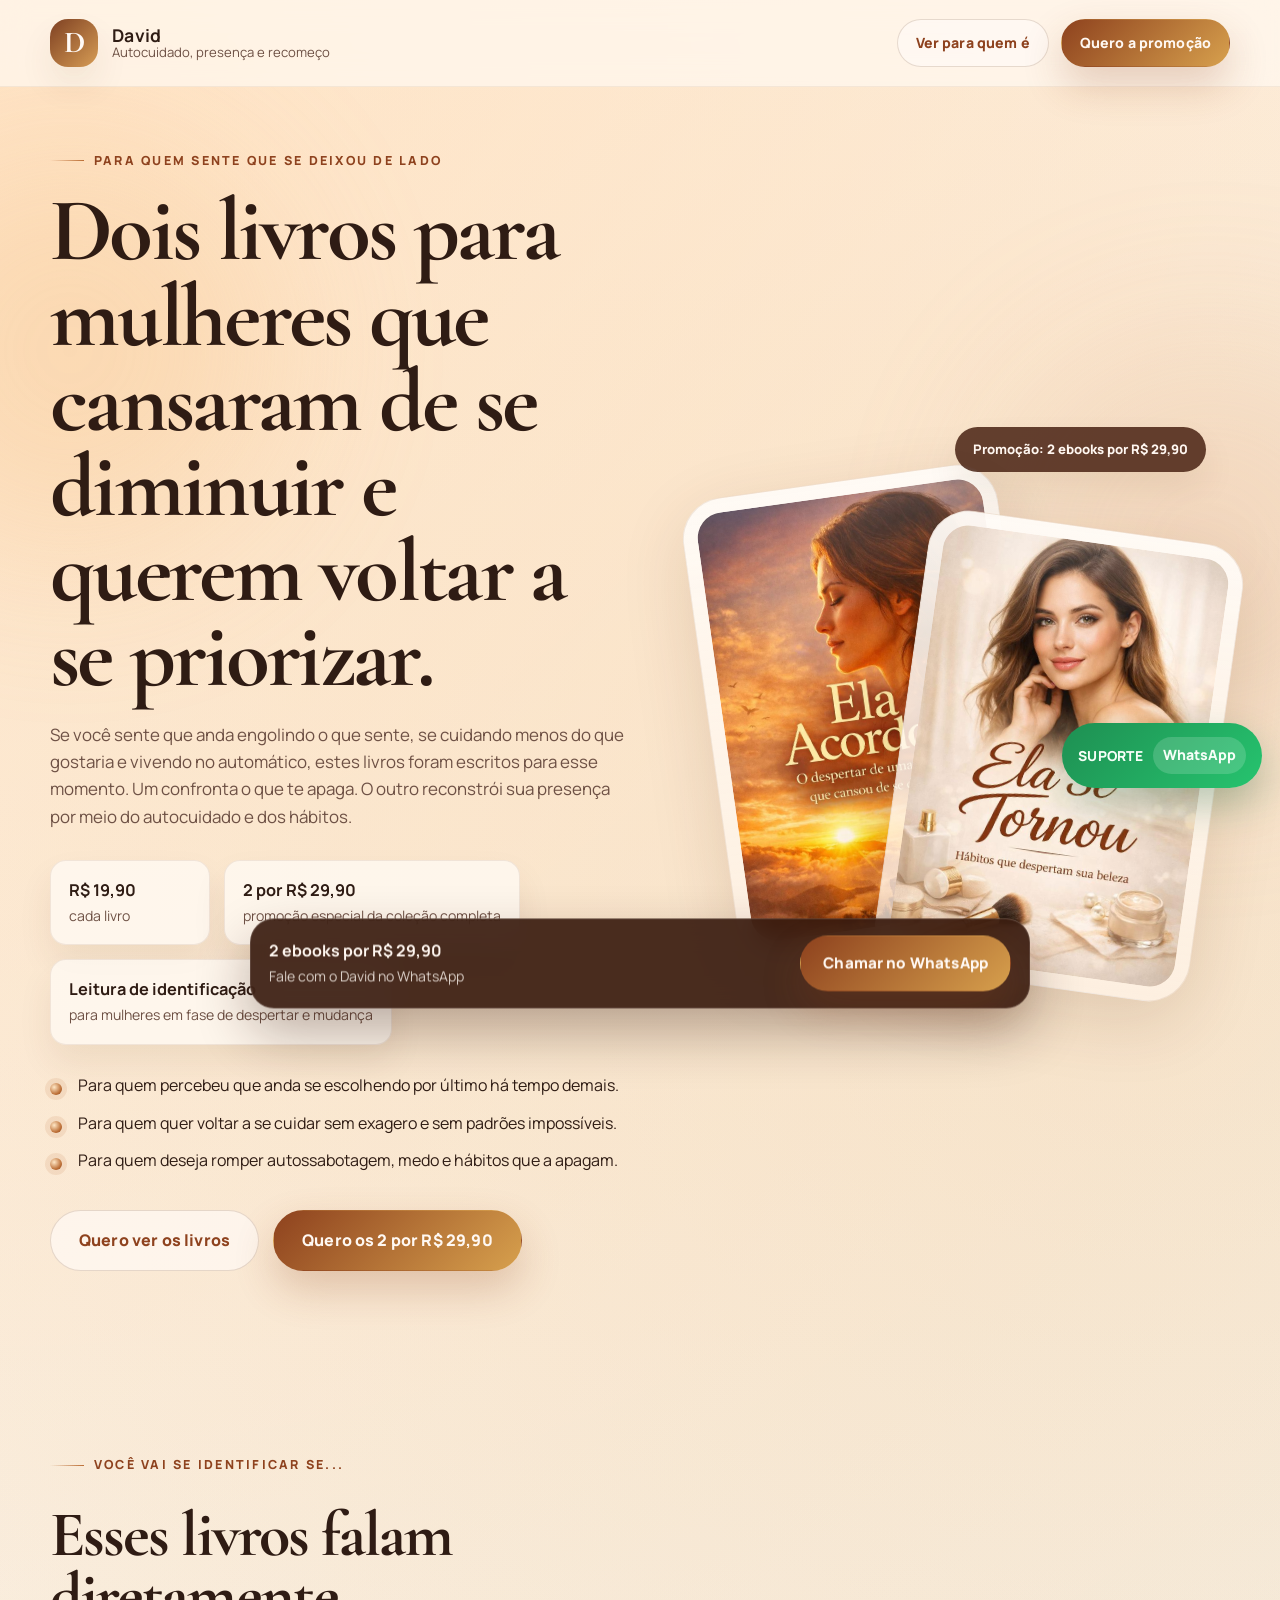
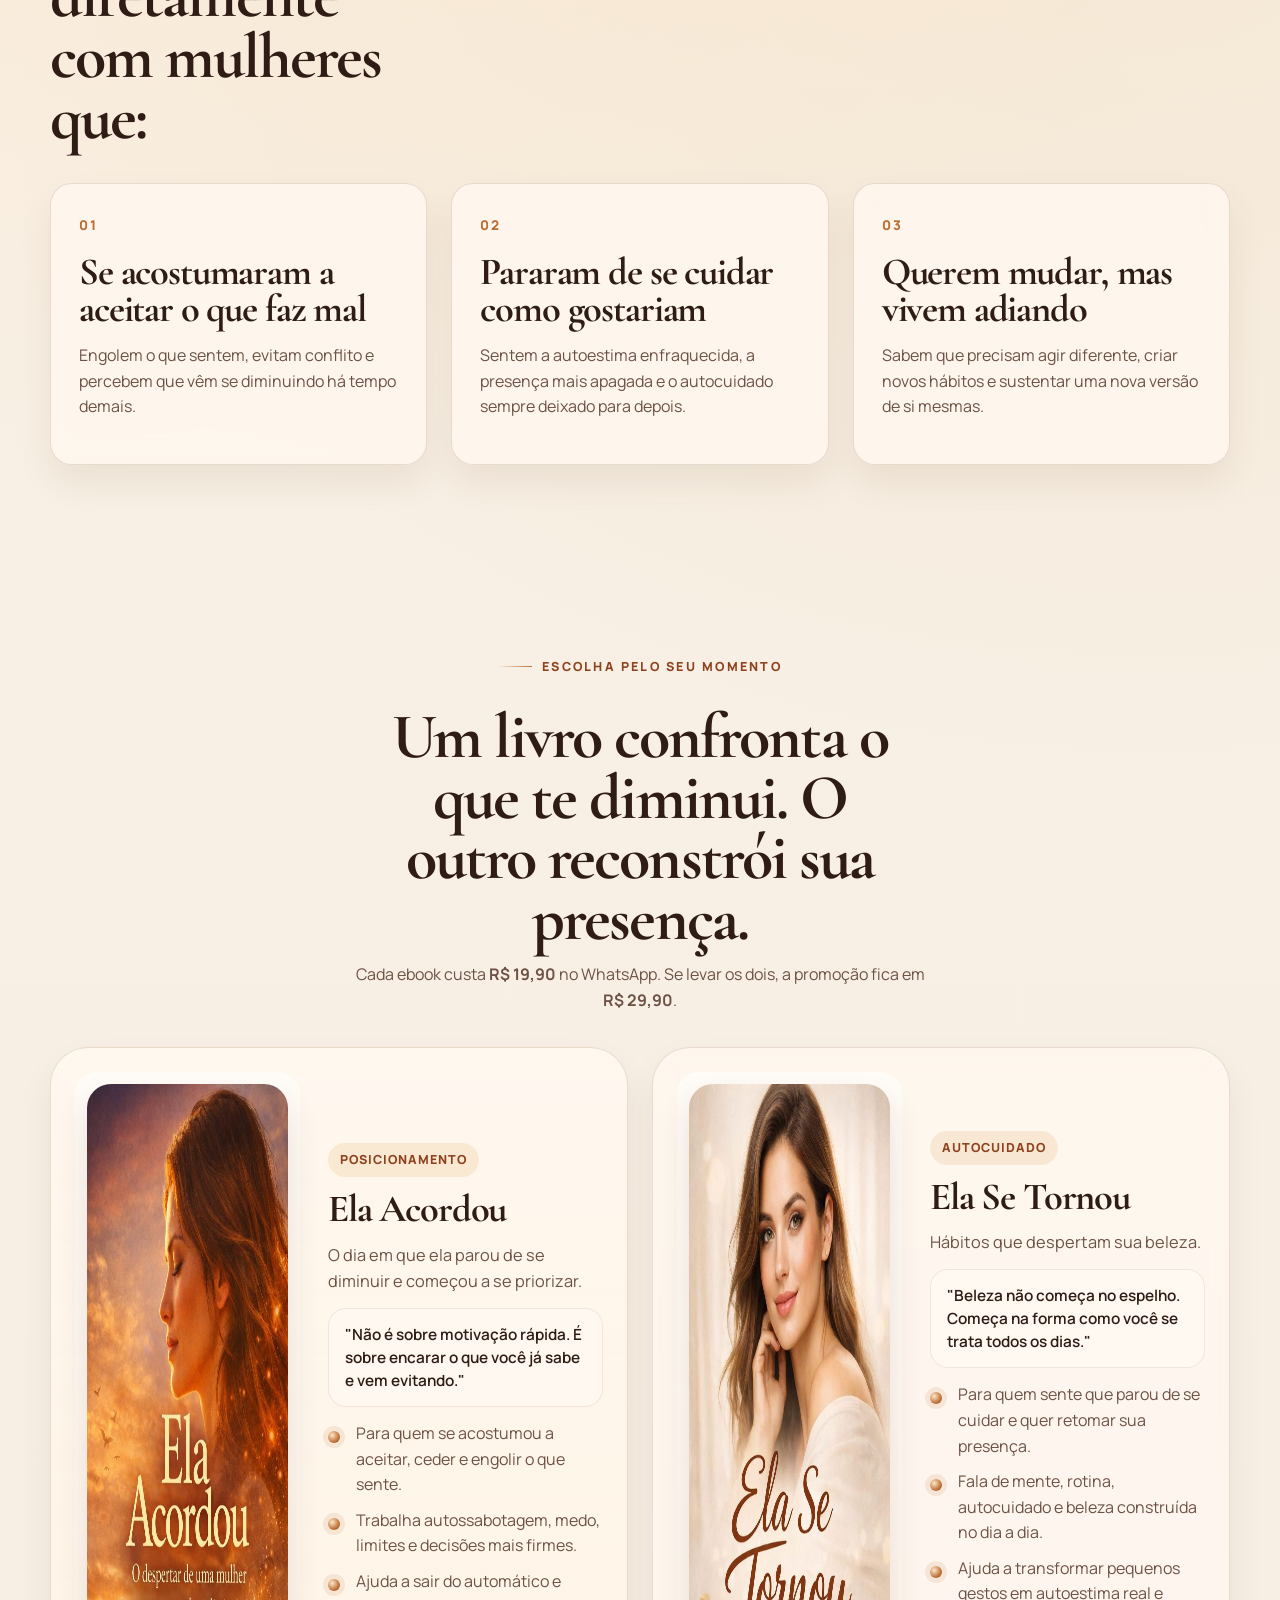
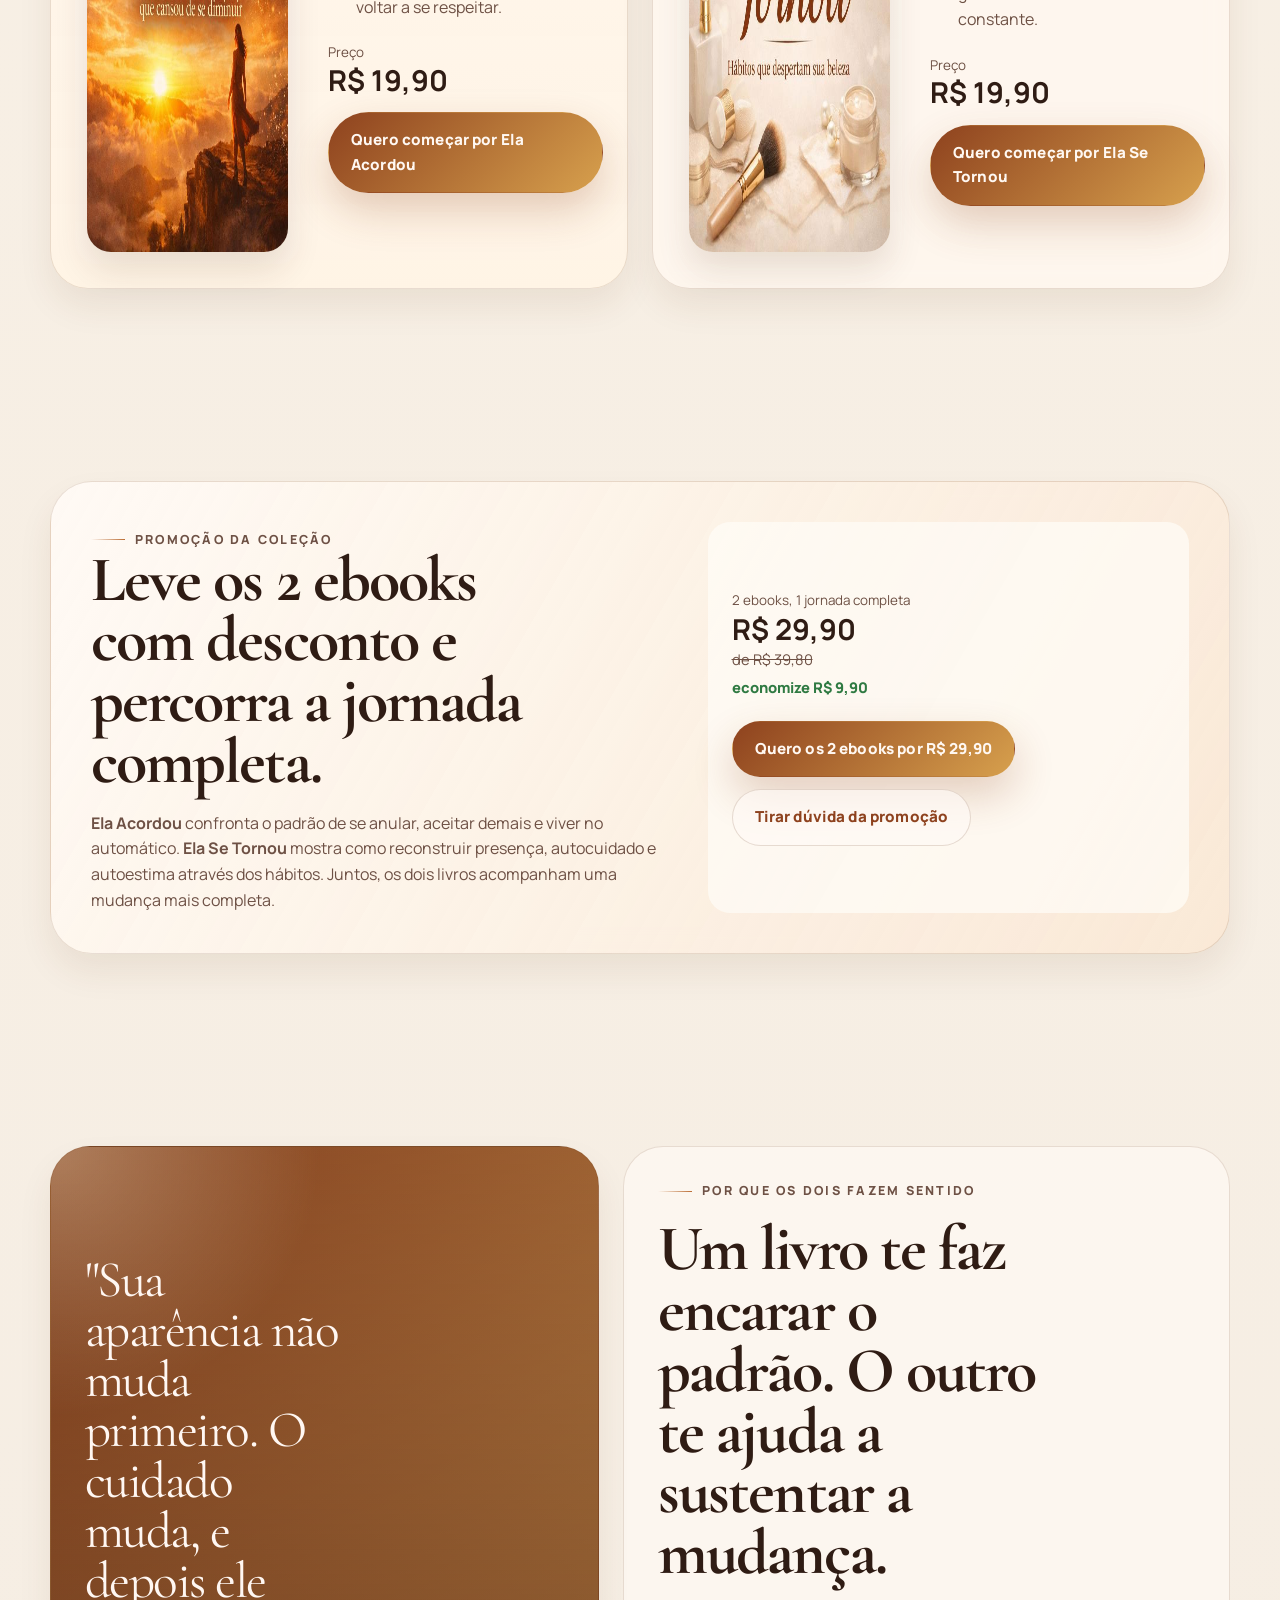
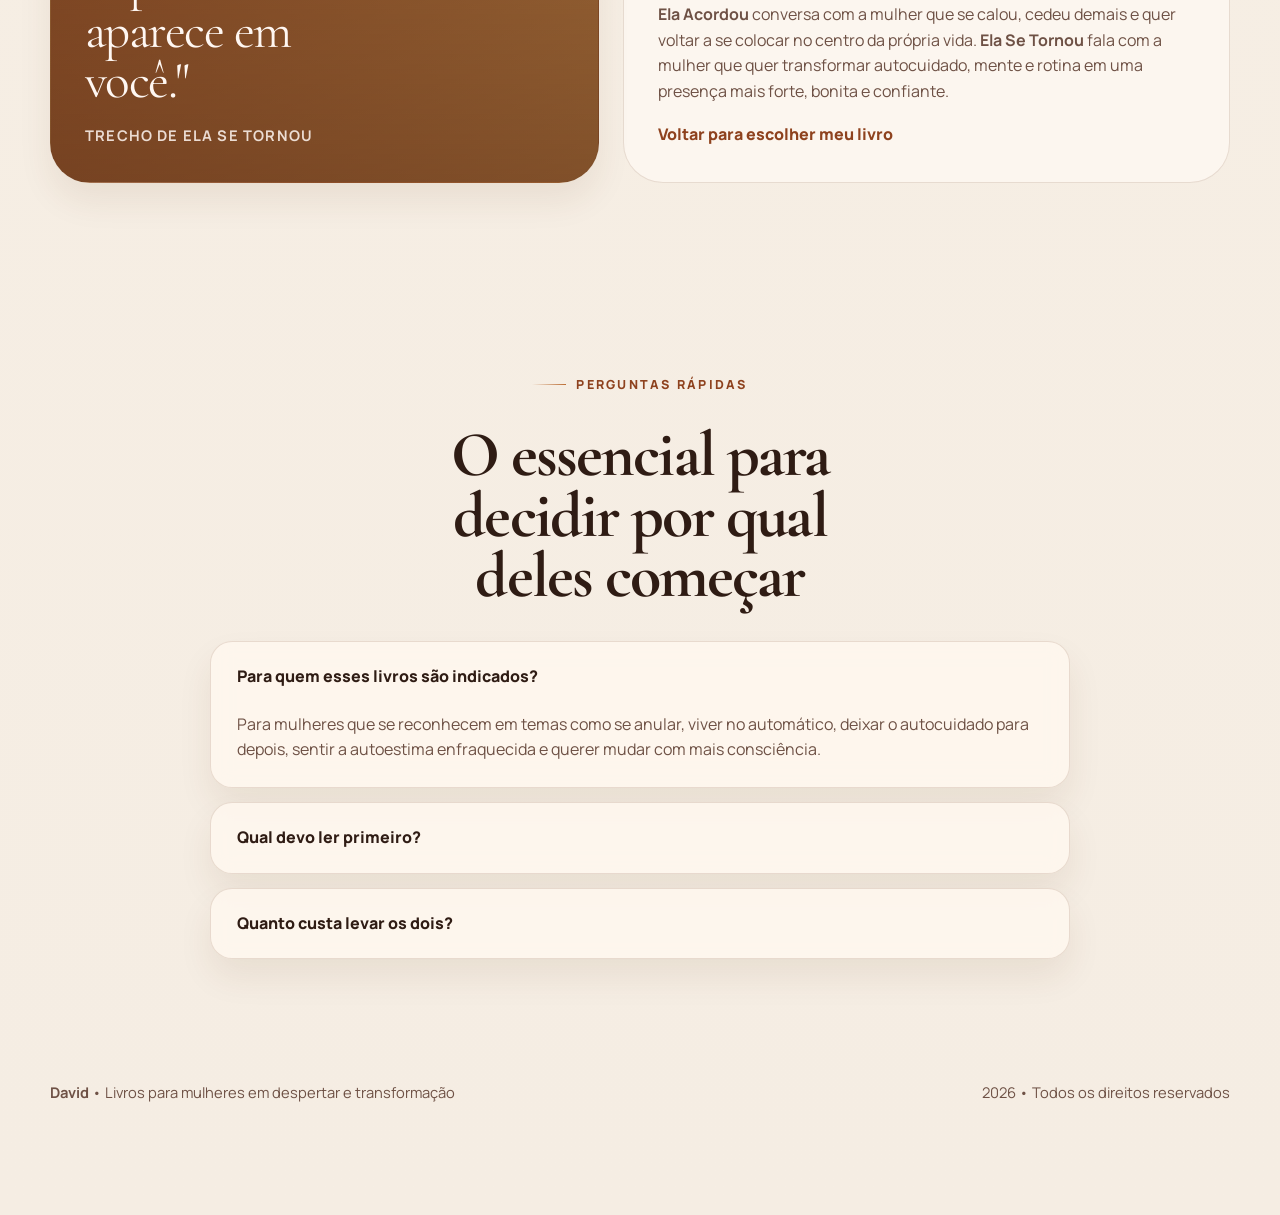
==== livros/index.html @ 84c4fe48 "1" ====
<!DOCTYPE html>
<html lang="pt-BR">
<head>
  <meta charset="UTF-8">
  <meta name="viewport" content="width=device-width, initial-scale=1.0">
  <title>David | Livros para mulheres empoderadas</title>
  <meta
    name="description"
    content="Livros de David para mulheres que querem recuperar autoestima, presença e autocuidado. R$ 19,90 cada ou os 2 ebooks por R$ 29,90 no WhatsApp."
  >
  <link rel="preconnect" href="https://fonts.googleapis.com">
  <link rel="preconnect" href="https://fonts.gstatic.com" crossorigin>
  <link
    href="https://fonts.googleapis.com/css2?family=Cormorant+Garamond:wght@500;600;700&family=Manrope:wght@400;500;600;700;800&display=swap"
    rel="stylesheet"
  >
  <link rel="stylesheet" href="styles.css">
  <script defer src="script.js"></script>
</head>
<body>
  <div class="page-glow page-glow-left" aria-hidden="true"></div>
  <div class="page-glow page-glow-right" aria-hidden="true"></div>

  <header class="topbar">
    <div class="container topbar-inner">
      <a class="brand" href="#top" aria-label="Ir para o início">
        <span class="brand-mark">D</span>
        <span class="brand-text">
          <strong>David</strong>
          <small>Autocuidado, presença e recomeço</small>
        </span>
      </a>
      <nav class="topbar-actions" aria-label="Ações rápidas">
        <a class="btn btn-secondary btn-sm" href="#identificacao">Ver para quem é</a>
        <a
          class="btn btn-primary btn-sm"
          href="https://wa.me/558597004668"
          target="_blank"
          rel="noopener noreferrer"
          data-wa-message="Oi, David! Quero aproveitar a promoção dos 2 ebooks por R$ 29,90: Ela Acordou + Ela Se Tornou. Pode me passar os próximos passos?"
        >
          Quero a promoção
        </a>
      </nav>
    </div>
  </header>

  <main id="top">
    <section class="hero section">
      <div class="container hero-grid">
        <div class="hero-copy">
          <p class="eyebrow">Para quem sente que se deixou de lado</p>
          <h1>
            Dois livros para mulheres que cansaram de se diminuir e querem voltar a se priorizar.
          </h1>
          <p class="hero-text">
            Se você sente que anda engolindo o que sente, se cuidando menos do que gostaria e
            vivendo no automático, estes livros foram escritos para esse momento. Um confronta o
            que te apaga. O outro reconstrói sua presença por meio do autocuidado e dos hábitos.
          </p>

          <div class="hero-proof" aria-label="Destaques da oferta">
            <div class="proof-card">
              <strong>R$ 19,90</strong>
              <span>cada livro</span>
            </div>
            <div class="proof-card">
              <strong>2 por R$ 29,90</strong>
              <span>promoção especial da coleção completa</span>
            </div>
            <div class="proof-card">
              <strong>Leitura de identificação</strong>
              <span>para mulheres em fase de despertar e mudança</span>
            </div>
          </div>

          <ul class="hero-list">
            <li>Para quem percebeu que anda se escolhendo por último há tempo demais.</li>
            <li>Para quem quer voltar a se cuidar sem exagero e sem padrões impossíveis.</li>
            <li>Para quem deseja romper autossabotagem, medo e hábitos que a apagam.</li>
          </ul>

          <div class="hero-actions">
            <a class="btn btn-secondary btn-lg" href="#livros">Quero ver os livros</a>
            <a
              class="btn btn-primary btn-lg"
              href="https://wa.me/558597004668"
              target="_blank"
              rel="noopener noreferrer"
              data-wa-message="Oi, David! Me interessei pela promoção dos 2 ebooks por R$ 29,90 e quero garantir Ela Acordou + Ela Se Tornou. Pode me enviar os próximos passos?"
            >
              Quero os 2 por R$ 29,90
            </a>
          </div>
        </div>

        <div class="hero-visual" aria-label="Capas dos livros de David">
          <div class="hero-badge">Promoção: 2 ebooks por R$ 29,90</div>
          <article class="cover-card cover-card-main">
            <img
              src="capa%20ela%20acordou.jpg"
              alt="Capa do livro Ela Acordou"
              width="512"
              height="768"
            >
          </article>
          <article class="cover-card cover-card-secondary">
            <img
              src="capa%20ela%20se%20tornou.jpg"
              alt="Capa do livro Ela Se Tornou"
              width="512"
              height="768"
            >
          </article>
        </div>
      </div>
    </section>

    <section class="section intent-section" id="identificacao" data-reveal>
      <div class="container">
        <div class="section-heading">
          <p class="eyebrow">Você vai se identificar se...</p>
          <h2>Esses livros falam diretamente com mulheres que:</h2>
        </div>

        <div class="intent-grid">
          <article class="intent-card">
            <span class="intent-index">01</span>
            <h3>Se acostumaram a aceitar o que faz mal</h3>
            <p>
              Engolem o que sentem, evitam conflito e percebem que vêm se diminuindo há tempo
              demais.
            </p>
          </article>

          <article class="intent-card">
            <span class="intent-index">02</span>
            <h3>Pararam de se cuidar como gostariam</h3>
            <p>
              Sentem a autoestima enfraquecida, a presença mais apagada e o autocuidado sempre
              deixado para depois.
            </p>
          </article>

          <article class="intent-card">
            <span class="intent-index">03</span>
            <h3>Querem mudar, mas vivem adiando</h3>
            <p>
              Sabem que precisam agir diferente, criar novos hábitos e sustentar uma nova versão
              de si mesmas.
            </p>
          </article>
        </div>
      </div>
    </section>

    <section class="section books-section" id="livros" data-reveal>
      <div class="container">
        <div class="section-heading section-heading-center">
          <p class="eyebrow">Escolha pelo seu momento</p>
          <h2>Um livro confronta o que te diminui. O outro reconstrói sua presença.</h2>
          <p class="section-subtitle">
            Cada ebook custa <strong>R$ 19,90</strong> no WhatsApp. Se levar os dois, a promoção fica em <strong>R$ 29,90</strong>.
          </p>
        </div>

        <div class="books-grid">
          <article class="book-card featured">
            <div class="book-media">
              <img
                src="capa%20ela%20acordou.jpg"
                alt="Capa do livro Ela Acordou"
                loading="lazy"
                width="512"
                height="768"
              >
            </div>
            <div class="book-content">
              <span class="book-tag">Posicionamento</span>
              <h3>Ela Acordou</h3>
              <p class="book-subtitle">
                O dia em que ela parou de se diminuir e começou a se priorizar.
              </p>
              <p class="book-quote">
                "Não é sobre motivação rápida. É sobre encarar o que você já sabe e vem evitando."
              </p>
              <ul class="book-list">
                <li>Para quem se acostumou a aceitar, ceder e engolir o que sente.</li>
                <li>Trabalha autossabotagem, medo, limites e decisões mais firmes.</li>
                <li>Ajuda a sair do automático e voltar a se respeitar.</li>
              </ul>
              <div class="book-footer">
                <div class="price-box">
                  <span>Preço</span>
                  <strong>R$ 19,90</strong>
                </div>
                <a
                  class="btn btn-primary"
                  href="https://wa.me/558597004668"
                  target="_blank"
                  rel="noopener noreferrer"
                  data-wa-message="Oi, David! Me identifiquei com Ela Acordou e quero comprar esse ebook por R$ 19,90. Pode me passar os próximos passos?"
                >
                  Quero começar por Ela Acordou
                </a>
              </div>
            </div>
          </article>

          <article class="book-card">
            <div class="book-media">
              <img
                src="capa%20ela%20se%20tornou.jpg"
                alt="Capa do livro Ela Se Tornou"
                loading="lazy"
                width="512"
                height="768"
              >
            </div>
            <div class="book-content">
              <span class="book-tag">Autocuidado</span>
              <h3>Ela Se Tornou</h3>
              <p class="book-subtitle">
                Hábitos que despertam sua beleza.
              </p>
              <p class="book-quote">
                "Beleza não começa no espelho. Começa na forma como você se trata todos os dias."
              </p>
              <ul class="book-list">
                <li>Para quem sente que parou de se cuidar e quer retomar sua presença.</li>
                <li>Fala de mente, rotina, autocuidado e beleza construída no dia a dia.</li>
                <li>Ajuda a transformar pequenos gestos em autoestima real e constante.</li>
              </ul>
              <div class="book-footer">
                <div class="price-box">
                  <span>Preço</span>
                  <strong>R$ 19,90</strong>
                </div>
                <a
                  class="btn btn-primary"
                  href="https://wa.me/558597004668"
                  target="_blank"
                  rel="noopener noreferrer"
                  data-wa-message="Oi, David! Me identifiquei com Ela Se Tornou e quero comprar esse ebook por R$ 19,90. Pode me passar os próximos passos?"
                >
                  Quero começar por Ela Se Tornou
                </a>
              </div>
            </div>
          </article>
        </div>
      </div>
    </section>

    <section class="section collection-section" id="colecao" data-reveal>
      <div class="container collection-card">
        <div class="collection-copy">
          <p class="eyebrow">Promoção da coleção</p>
          <h2>Leve os 2 ebooks com desconto e percorra a jornada completa.</h2>
          <p>
            <strong>Ela Acordou</strong> confronta o padrão de se anular, aceitar demais e viver
            no automático. <strong>Ela Se Tornou</strong> mostra como reconstruir presença,
            autocuidado e autoestima através dos hábitos. Juntos, os dois livros acompanham uma
            mudança mais completa.
          </p>
        </div>

        <div class="collection-cta">
          <div class="collection-price">
            <span>2 ebooks, 1 jornada completa</span>
            <strong>R$ 29,90</strong>
            <small class="price-old">de R$ 39,80</small>
            <small class="price-save">economize R$ 9,90</small>
          </div>
          <div class="collection-buttons">
            <a
              class="btn btn-primary"
              href="https://wa.me/558597004668"
              target="_blank"
              rel="noopener noreferrer"
              data-wa-message="Oi, David! Quero aproveitar a promoção dos 2 ebooks por R$ 29,90: Ela Acordou + Ela Se Tornou. Pode me passar os próximos passos?"
            >
              Quero os 2 ebooks por R$ 29,90
            </a>
            <a
              class="btn btn-secondary"
              href="https://wa.me/558597004668"
              target="_blank"
              rel="noopener noreferrer"
              data-wa-message="Oi, David! Antes de fechar, quero tirar uma dúvida sobre a promoção dos 2 ebooks por R$ 29,90."
            >
              Tirar dúvida da promoção
            </a>
          </div>
        </div>
      </div>
    </section>

    <section class="section manifesto-section" data-reveal>
      <div class="container manifesto-grid">
        <div class="manifesto-card">
          <p class="manifesto-quote">
            "Sua aparência não muda primeiro. O cuidado muda, e depois ele aparece em você."
          </p>
          <span class="manifesto-author">Trecho de Ela Se Tornou</span>
        </div>

        <div class="manifesto-copy">
          <p class="eyebrow">Por que os dois fazem sentido</p>
          <h2>Um livro te faz encarar o padrão. O outro te ajuda a sustentar a mudança.</h2>
          <p>
            <strong>Ela Acordou</strong> conversa com a mulher que se calou, cedeu demais e quer
            voltar a se colocar no centro da própria vida. <strong>Ela Se Tornou</strong> fala com
            a mulher que quer transformar autocuidado, mente e rotina em uma presença mais forte,
            bonita e confiante.
          </p>
          <a class="text-link" href="#livros">Voltar para escolher meu livro</a>
        </div>
      </div>
    </section>

    <section class="section faq-section" data-reveal>
      <div class="container">
        <div class="section-heading section-heading-center">
          <p class="eyebrow">Perguntas rápidas</p>
          <h2>O essencial para decidir por qual deles começar</h2>
        </div>

        <div class="faq-list">
          <details class="faq-item" open>
            <summary>Para quem esses livros são indicados?</summary>
            <p>
              Para mulheres que se reconhecem em temas como se anular, viver no automático, deixar
              o autocuidado para depois, sentir a autoestima enfraquecida e querer mudar com mais
              consciência.
            </p>
          </details>

          <details class="faq-item">
            <summary>Qual devo ler primeiro?</summary>
            <p>
              Comece por <strong>Ela Acordou</strong> se sua dor hoje é se posicionar, parar de se
              diminuir e sair da autossabotagem. Comece por <strong>Ela Se Tornou</strong> se você
              quer retomar autocuidado, presença, mente e hábitos. Se quiser a experiência mais
              completa, leve os dois.
            </p>
          </details>

          <details class="faq-item">
            <summary>Quanto custa levar os dois?</summary>
            <p>
              Cada título custa <strong>R$ 19,90</strong>. Na promoção, os dois ebooks juntos saem
              por <strong>R$ 29,90</strong>, com atendimento direto pelo WhatsApp do David.
            </p>
          </details>
        </div>
      </div>
    </section>
  </main>

  <footer class="footer">
    <div class="container footer-inner">
      <p><strong>David</strong> • Livros para mulheres em despertar e transformação</p>
      <p><span id="year"></span> • Todos os direitos reservados</p>
    </div>
  </footer>

  <div class="sticky-cta" data-sticky>
    <div class="sticky-copy">
      <strong>2 ebooks por R$ 29,90</strong>
      <span>Fale com o David no WhatsApp</span>
    </div>
    <a
      class="btn btn-primary"
      href="https://wa.me/558597004668"
      target="_blank"
      rel="noopener noreferrer"
      data-wa-message="Oi, David! Quero aproveitar agora a promoção dos 2 ebooks por R$ 29,90. Pode me passar os próximos passos?"
    >
      Chamar no WhatsApp
    </a>
  </div>

  <a
    class="support-fab"
    href="https://wa.me/558597004668"
    target="_blank"
    rel="noopener noreferrer"
    data-wa-message="Oi, David! Preciso de suporte sobre os ebooks e queria tirar uma dúvida."
    aria-label="Falar com o suporte no WhatsApp"
  >
    <span class="support-fab-label">Suporte</span>
    <span class="support-fab-icon">WhatsApp</span>
  </a>
</body>
</html>
---- livros/styles.css ----
:root {
  --bg: #f8f0e5;
  --bg-soft: #fff9f3;
  --surface: rgba(255, 248, 240, 0.82);
  --surface-strong: #fffaf5;
  --text: #2f1c14;
  --text-soft: #6e5145;
  --border: rgba(118, 74, 44, 0.16);
  --shadow: 0 22px 70px rgba(93, 46, 16, 0.14);
  --shadow-soft: 0 18px 34px rgba(93, 46, 16, 0.08);
  --accent: #bb6d34;
  --accent-strong: #8e421e;
  --accent-light: #f6d4b7;
  --gold: #d7a04d;
  --radius-lg: 32px;
  --radius-md: 22px;
  --radius-sm: 16px;
  --container: 1180px;
}

* {
  box-sizing: border-box;
}

html {
  scroll-behavior: smooth;
}

body {
  margin: 0;
  font-family: "Manrope", sans-serif;
  color: var(--text);
  background:
    radial-gradient(circle at top left, rgba(255, 220, 180, 0.7), transparent 34%),
    radial-gradient(circle at right 10% top 15%, rgba(213, 160, 77, 0.18), transparent 28%),
    linear-gradient(180deg, #fff7f0 0%, var(--bg) 30%, #f5ede3 100%);
  min-height: 100vh;
  line-height: 1.6;
  overflow-x: hidden;
}

img {
  display: block;
  max-width: 100%;
}

a {
  color: inherit;
  text-decoration: none;
}

button,
input,
textarea,
select {
  font: inherit;
}

.page-glow {
  position: fixed;
  width: 420px;
  height: 420px;
  border-radius: 50%;
  filter: blur(90px);
  opacity: 0.32;
  z-index: -1;
  pointer-events: none;
}

.page-glow-left {
  left: -140px;
  top: 140px;
  background: rgba(246, 186, 119, 0.85);
}

.page-glow-right {
  right: -140px;
  top: 340px;
  background: rgba(221, 171, 141, 0.72);
}

.container {
  width: min(calc(100% - 40px), var(--container));
  margin: 0 auto;
}

.section {
  padding: 96px 0;
  position: relative;
}

.topbar {
  position: sticky;
  top: 0;
  z-index: 20;
  backdrop-filter: blur(14px);
  background: rgba(255, 248, 240, 0.72);
  border-bottom: 1px solid rgba(118, 74, 44, 0.08);
}

.topbar-inner {
  display: flex;
  align-items: center;
  justify-content: space-between;
  gap: 24px;
  min-height: 86px;
}

.brand {
  display: inline-flex;
  align-items: center;
  gap: 14px;
}

.brand-mark {
  display: grid;
  place-items: center;
  width: 48px;
  height: 48px;
  border-radius: 18px;
  font-family: "Cormorant Garamond", serif;
  font-size: 1.9rem;
  font-weight: 700;
  color: #fffaf6;
  background: linear-gradient(135deg, #7e4022 0%, #d79d55 100%);
  box-shadow: var(--shadow-soft);
}

.brand-text {
  display: flex;
  flex-direction: column;
  line-height: 1.1;
}

.brand-text strong {
  font-size: 1.1rem;
  letter-spacing: 0.02em;
}

.brand-text small {
  color: var(--text-soft);
  font-size: 0.82rem;
}

.topbar-actions {
  display: flex;
  gap: 12px;
}

.hero {
  padding: 56px 0 88px;
}

.hero-grid {
  display: grid;
  grid-template-columns: 1.05fr 0.95fr;
  gap: 44px;
  align-items: center;
}

.hero-copy {
  animation: fade-up 0.85s ease both;
}

.eyebrow {
  display: inline-flex;
  align-items: center;
  gap: 10px;
  margin: 0 0 18px;
  color: var(--accent-strong);
  font-size: 0.78rem;
  font-weight: 800;
  letter-spacing: 0.18em;
  text-transform: uppercase;
}

.eyebrow::before {
  content: "";
  width: 34px;
  height: 1px;
  background: linear-gradient(90deg, transparent, var(--accent));
}

h1,
h2,
h3 {
  margin: 0;
  font-family: "Cormorant Garamond", serif;
  line-height: 0.95;
  letter-spacing: -0.03em;
}

h1 {
  font-size: clamp(3.4rem, 7vw, 5.8rem);
  max-width: 13ch;
}

h2 {
  font-size: clamp(2.6rem, 5vw, 4rem);
  max-width: 14ch;
}

h3 {
  font-size: clamp(2rem, 3vw, 2.7rem);
}

.hero-text,
.section-subtitle,
.manifesto-copy p,
.collection-copy p,
.intent-card p,
.book-subtitle,
.book-list,
.faq-item p {
  color: var(--text-soft);
}

.hero-text {
  margin: 22px 0 0;
  max-width: 58ch;
  font-size: 1.06rem;
}

.hero-proof {
  display: flex;
  flex-wrap: wrap;
  gap: 14px;
  margin: 30px 0 0;
}

.proof-card {
  min-width: 160px;
  padding: 16px 18px;
  border-radius: var(--radius-sm);
  background: rgba(255, 250, 244, 0.78);
  border: 1px solid rgba(118, 74, 44, 0.1);
  box-shadow: var(--shadow-soft);
}

.proof-card strong {
  display: block;
  font-size: 1.02rem;
}

.proof-card span {
  color: var(--text-soft);
  font-size: 0.88rem;
}

.hero-list {
  display: grid;
  gap: 12px;
  margin: 28px 0 0;
  padding: 0;
  list-style: none;
  max-width: 60ch;
}

.hero-list li,
.book-list li {
  position: relative;
  padding-left: 28px;
}

.hero-list li::before,
.book-list li::before {
  content: "";
  position: absolute;
  left: 0;
  top: 0.62em;
  width: 12px;
  height: 12px;
  border-radius: 50%;
  background: radial-gradient(circle at 35% 35%, #ffe7c6 0%, var(--accent) 65%, #7e4022 100%);
  box-shadow: 0 0 0 5px rgba(187, 109, 52, 0.12);
}

.hero-actions {
  display: flex;
  flex-wrap: wrap;
  gap: 14px;
  margin-top: 36px;
}

.btn {
  display: inline-flex;
  align-items: center;
  justify-content: center;
  gap: 10px;
  padding: 15px 22px;
  border: 1px solid transparent;
  border-radius: 999px;
  font-size: 0.95rem;
  font-weight: 800;
  letter-spacing: 0.01em;
  transition:
    transform 180ms ease,
    box-shadow 180ms ease,
    border-color 180ms ease,
    background-color 180ms ease;
}

.btn:hover {
  transform: translateY(-2px);
}

.btn:focus-visible {
  outline: 3px solid rgba(187, 109, 52, 0.24);
  outline-offset: 4px;
}

.btn-primary {
  color: #fff8f2;
  background: linear-gradient(135deg, var(--accent-strong) 0%, var(--gold) 100%);
  box-shadow: 0 18px 40px rgba(142, 66, 30, 0.24);
}

.btn-primary:hover {
  box-shadow: 0 22px 48px rgba(142, 66, 30, 0.3);
}

.btn-secondary {
  color: var(--accent-strong);
  background: rgba(255, 250, 245, 0.7);
  border-color: rgba(118, 74, 44, 0.18);
}

.btn-lg {
  padding: 17px 28px;
  font-size: 1rem;
}

.btn-sm {
  padding: 12px 18px;
  font-size: 0.88rem;
}

.hero-visual {
  position: relative;
  display: grid;
  align-items: center;
  justify-items: center;
  min-height: 640px;
  animation: fade-up 1s ease 0.1s both;
}

.hero-badge {
  position: absolute;
  top: 40px;
  right: 24px;
  z-index: 3;
  padding: 12px 18px;
  border-radius: 999px;
  font-size: 0.82rem;
  font-weight: 800;
  color: #fff7f1;
  background: rgba(72, 34, 18, 0.85);
  box-shadow: var(--shadow-soft);
}

.cover-card {
  position: absolute;
  width: min(100%, 318px);
  padding: 14px;
  border-radius: calc(var(--radius-lg) + 10px);
  background: linear-gradient(180deg, rgba(255, 250, 244, 0.95), rgba(255, 243, 231, 0.75));
  border: 1px solid rgba(118, 74, 44, 0.1);
  box-shadow: var(--shadow);
  overflow: hidden;
  transform-origin: center;
}

.cover-card::after {
  content: "";
  position: absolute;
  inset: 0;
  border-radius: inherit;
  background: linear-gradient(180deg, rgba(255, 255, 255, 0.22), transparent 28%);
  pointer-events: none;
}

.cover-card img {
  width: 100%;
  height: auto;
  border-radius: 26px;
}

.cover-card-main {
  left: 18px;
  top: 92px;
  transform: rotate(-8deg);
  animation: float-main 7.5s ease-in-out infinite;
}

.cover-card-secondary {
  right: 12px;
  bottom: 40px;
  transform: rotate(8deg);
  animation: float-secondary 8s ease-in-out infinite;
}

.section-heading {
  display: grid;
  gap: 12px;
  margin-bottom: 34px;
}

.section-heading h2 {
  max-width: 13ch;
}

.section-heading-center {
  justify-items: center;
  text-align: center;
}

.section-heading-center h2 {
  max-width: 16ch;
}

.section-subtitle {
  margin: 0;
  max-width: 58ch;
}

.intent-grid,
.books-grid,
.manifesto-grid {
  display: grid;
  gap: 24px;
}

.intent-grid {
  grid-template-columns: repeat(3, minmax(0, 1fr));
}

.intent-card,
.book-card,
.collection-card,
.manifesto-card,
.faq-item {
  border: 1px solid var(--border);
  background: var(--surface);
  backdrop-filter: blur(10px);
  box-shadow: var(--shadow-soft);
}

.intent-card {
  padding: 28px;
  border-radius: var(--radius-md);
}

.intent-index {
  display: inline-flex;
  margin-bottom: 18px;
  color: var(--accent);
  font-size: 0.84rem;
  font-weight: 800;
  letter-spacing: 0.16em;
}

.intent-card h3 {
  margin-bottom: 12px;
}

.books-grid {
  grid-template-columns: repeat(2, minmax(0, 1fr));
}

.book-card {
  display: grid;
  grid-template-columns: 0.9fr 1.1fr;
  gap: 28px;
  padding: 24px;
  border-radius: calc(var(--radius-lg) + 6px);
  align-items: center;
}

.book-card.featured {
  background:
    linear-gradient(180deg, rgba(255, 247, 238, 0.88), rgba(255, 243, 227, 0.82)),
    var(--surface);
}

.book-media {
  padding: 12px;
  border-radius: var(--radius-md);
  background: linear-gradient(180deg, rgba(255, 255, 255, 0.5), rgba(255, 245, 236, 0.3));
}

.book-media img {
  border-radius: 24px;
  box-shadow: 0 18px 34px rgba(70, 35, 12, 0.12);
}

.book-content {
  display: grid;
  gap: 14px;
}

.book-tag {
  justify-self: start;
  padding: 7px 12px;
  border-radius: 999px;
  background: rgba(214, 160, 77, 0.16);
  color: var(--accent-strong);
  font-size: 0.78rem;
  font-weight: 800;
  letter-spacing: 0.08em;
  text-transform: uppercase;
}

.book-subtitle {
  margin: 0;
  font-size: 1.02rem;
}

.book-quote {
  margin: 0;
  padding: 14px 16px;
  border-radius: 18px;
  border: 1px solid rgba(118, 74, 44, 0.1);
  background: rgba(255, 249, 242, 0.78);
  color: var(--text);
  font-size: 0.96rem;
  font-weight: 600;
  line-height: 1.5;
}

.book-list {
  display: grid;
  gap: 10px;
  margin: 0;
  padding: 0;
  list-style: none;
}

.book-footer {
  display: flex;
  flex-wrap: wrap;
  align-items: center;
  justify-content: space-between;
  gap: 18px;
  margin-top: 8px;
}

.price-box {
  display: grid;
  gap: 2px;
}

.price-box span,
.collection-price span {
  color: var(--text-soft);
  font-size: 0.84rem;
}

.price-box strong,
.collection-price strong {
  font-size: 1.8rem;
  line-height: 1;
}

.collection-price {
  display: grid;
  gap: 4px;
}

.price-old,
.price-save {
  font-size: 0.92rem;
}

.price-old {
  color: var(--text-soft);
  text-decoration: line-through;
}

.price-save {
  color: #2f7a42;
  font-weight: 800;
}

.collection-card {
  display: grid;
  grid-template-columns: 1.1fr 0.9fr;
  gap: 28px;
  padding: 40px;
  border-radius: calc(var(--radius-lg) + 10px);
  background:
    linear-gradient(120deg, rgba(255, 250, 245, 0.86), rgba(246, 223, 198, 0.58)),
    var(--surface);
}

.collection-copy h2 {
  margin-bottom: 18px;
}

.collection-copy p {
  margin: 0;
  max-width: 60ch;
}

.collection-cta {
  display: grid;
  gap: 22px;
  align-content: center;
  justify-items: start;
  padding: 24px;
  border-radius: var(--radius-md);
  background: rgba(255, 252, 247, 0.72);
}

.collection-buttons {
  display: flex;
  flex-wrap: wrap;
  gap: 12px;
}

.manifesto-grid {
  grid-template-columns: 0.95fr 1.05fr;
  align-items: stretch;
}

.manifesto-card,
.manifesto-copy {
  border-radius: calc(var(--radius-lg) + 8px);
}

.manifesto-card {
  display: grid;
  align-content: end;
  min-height: 360px;
  padding: 34px;
  background:
    linear-gradient(180deg, rgba(90, 42, 20, 0.18), rgba(90, 42, 20, 0.68)),
    radial-gradient(circle at top left, rgba(255, 234, 195, 0.48), transparent 32%),
    linear-gradient(135deg, #8b421f 0%, #d3a158 100%);
  color: #fff7f2;
}

.manifesto-quote {
  margin: 0;
  font-family: "Cormorant Garamond", serif;
  font-size: clamp(2.2rem, 4vw, 3.6rem);
  line-height: 0.98;
  letter-spacing: -0.03em;
  max-width: 11ch;
}

.manifesto-author {
  margin-top: 18px;
  color: rgba(255, 247, 242, 0.85);
  font-size: 0.92rem;
  font-weight: 700;
  letter-spacing: 0.08em;
  text-transform: uppercase;
}

.manifesto-copy {
  display: grid;
  align-content: center;
  gap: 18px;
  padding: 34px;
  background: rgba(255, 250, 244, 0.7);
  border: 1px solid var(--border);
}

.manifesto-copy h2 {
  max-width: 13ch;
}

.manifesto-copy p {
  margin: 0;
}

.text-link {
  justify-self: start;
  color: var(--accent-strong);
  font-weight: 800;
}

.faq-list {
  display: grid;
  gap: 14px;
  max-width: 860px;
  margin: 0 auto;
}

.faq-item {
  padding: 0;
  border-radius: 22px;
  overflow: hidden;
}

.faq-item summary {
  cursor: pointer;
  list-style: none;
  padding: 22px 26px;
  font-weight: 800;
}

.faq-item summary::-webkit-details-marker {
  display: none;
}

.faq-item p {
  margin: 0;
  padding: 0 26px 24px;
}

.footer {
  padding: 26px 0 110px;
}

.footer-inner {
  display: flex;
  flex-wrap: wrap;
  justify-content: space-between;
  gap: 10px 24px;
  color: var(--text-soft);
  font-size: 0.92rem;
}

.footer-inner p {
  margin: 0;
}

.sticky-cta {
  position: fixed;
  left: 50%;
  bottom: 18px;
  transform: translateX(-50%) translateY(140%);
  z-index: 30;
  width: min(calc(100% - 24px), 780px);
  display: flex;
  align-items: center;
  justify-content: space-between;
  gap: 18px;
  padding: 16px 18px;
  border-radius: 24px;
  background: rgba(54, 24, 12, 0.9);
  color: #fff7f1;
  border: 1px solid rgba(255, 255, 255, 0.12);
  box-shadow: 0 24px 54px rgba(46, 20, 10, 0.32);
  backdrop-filter: blur(14px);
  transition: transform 260ms ease;
}

.sticky-cta.is-visible {
  transform: translateX(-50%) translateY(0);
}

.sticky-copy {
  display: grid;
  gap: 2px;
}

.sticky-copy strong {
  font-size: 1rem;
}

.sticky-copy span {
  color: rgba(255, 247, 241, 0.8);
  font-size: 0.88rem;
}

.support-fab {
  position: fixed;
  right: 18px;
  bottom: 112px;
  z-index: 31;
  display: inline-flex;
  align-items: center;
  gap: 10px;
  padding: 14px 16px;
  border-radius: 999px;
  background: linear-gradient(135deg, #1e8f52 0%, #26c46f 100%);
  color: #f8fff9;
  box-shadow: 0 18px 38px rgba(19, 95, 52, 0.28);
  font-weight: 800;
}

.support-fab:hover {
  transform: translateY(-2px);
}

.support-fab-label {
  font-size: 0.86rem;
  letter-spacing: 0.02em;
  text-transform: uppercase;
}

.support-fab-icon {
  padding: 7px 10px;
  border-radius: 999px;
  background: rgba(255, 255, 255, 0.16);
  font-size: 0.88rem;
}

[data-reveal] {
  transition:
    opacity 620ms ease,
    transform 620ms ease;
}

.reveal-hidden {
  opacity: 0;
  transform: translateY(32px);
}

.is-visible {
  opacity: 1;
  transform: translateY(0);
}

@keyframes fade-up {
  from {
    opacity: 0;
    transform: translateY(24px);
  }
  to {
    opacity: 1;
    transform: translateY(0);
  }
}

@keyframes float-main {
  0%,
  100% {
    transform: rotate(-8deg) translateY(0);
  }
  50% {
    transform: rotate(-6deg) translateY(-14px);
  }
}

@keyframes float-secondary {
  0%,
  100% {
    transform: rotate(8deg) translateY(0);
  }
  50% {
    transform: rotate(10deg) translateY(16px);
  }
}

@media (max-width: 1100px) {
  .hero-grid,
  .collection-card,
  .manifesto-grid,
  .book-card {
    grid-template-columns: 1fr;
  }

  .hero-visual {
    min-height: 560px;
  }

  .cover-card-main {
    left: 42px;
  }

  .cover-card-secondary {
    right: 34px;
  }

  .section-heading h2,
  .manifesto-copy h2,
  .collection-copy h2 {
    max-width: 100%;
  }

  .intent-grid,
  .books-grid {
    grid-template-columns: 1fr;
  }
}

@media (max-width: 760px) {
  .section {
    padding: 78px 0;
  }

  .container {
    width: min(calc(100% - 24px), var(--container));
  }

  .topbar-inner,
  .topbar-actions,
  .hero-actions,
  .book-footer,
  .collection-buttons,
  .footer-inner,
  .sticky-cta {
    flex-direction: column;
    align-items: stretch;
  }

  .topbar {
    position: static;
  }

  .topbar-inner {
    padding: 16px 0;
  }

  .brand {
    justify-content: center;
  }

  .topbar-actions {
    width: 100%;
  }

  .topbar-actions .btn {
    width: 100%;
  }

  h1 {
    max-width: 100%;
  }

  .hero {
    padding-top: 28px;
  }

  .hero-visual {
    min-height: 500px;
    margin-top: 12px;
  }

  .hero-badge {
    top: 8px;
    right: 12px;
    left: 12px;
    text-align: center;
  }

  .cover-card {
    width: min(100%, 252px);
  }

  .cover-card-main {
    left: 0;
    top: 92px;
  }

  .cover-card-secondary {
    right: 0;
    bottom: 22px;
  }

  .proof-card,
  .intent-card,
  .collection-cta,
  .book-card,
  .manifesto-card,
  .manifesto-copy {
    padding-left: 22px;
    padding-right: 22px;
  }

  .collection-card {
    padding: 24px;
  }

  .sticky-cta {
    width: calc(100% - 16px);
    bottom: 8px;
    border-radius: 20px;
  }

  .support-fab {
    right: 8px;
    left: 8px;
    bottom: 96px;
    justify-content: center;
  }
}

@media (prefers-reduced-motion: reduce) {
  html {
    scroll-behavior: auto;
  }

  *,
  *::before,
  *::after {
    animation: none !important;
    transition-duration: 1ms !important;
  }
}
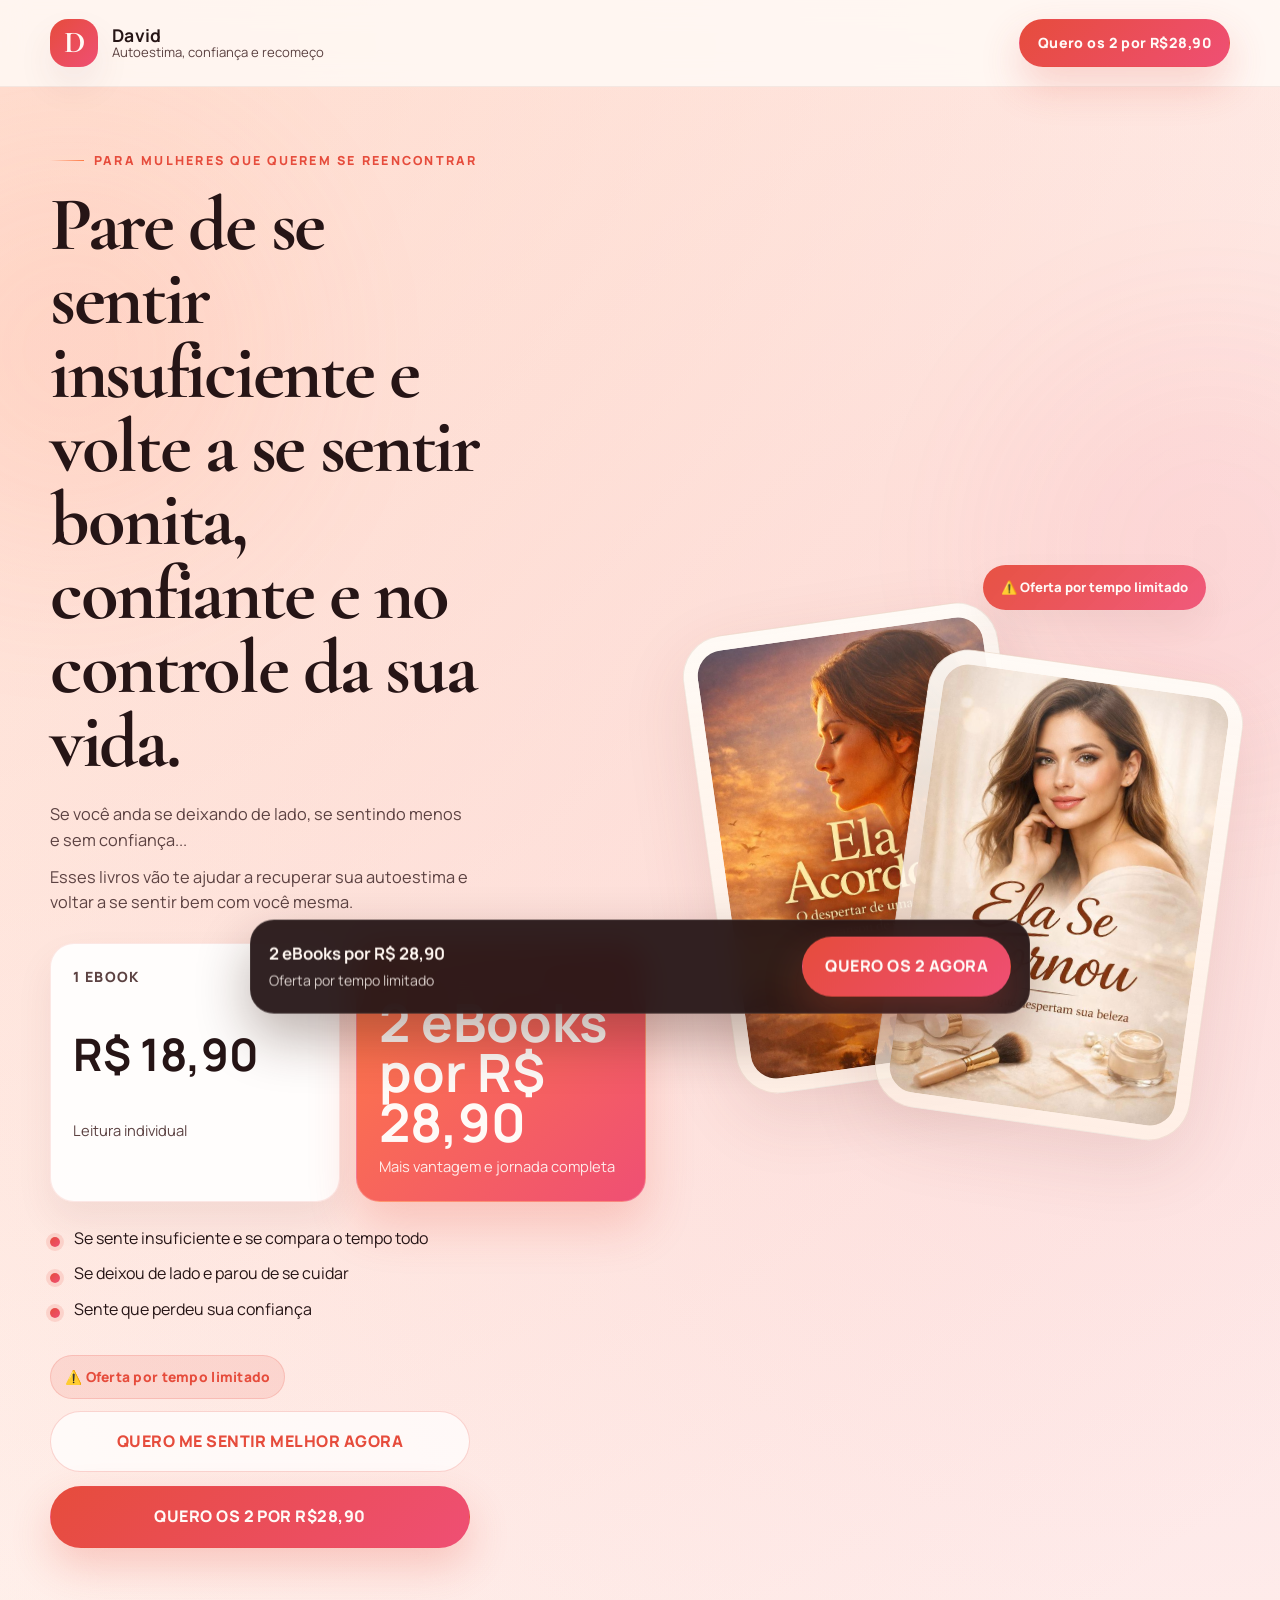
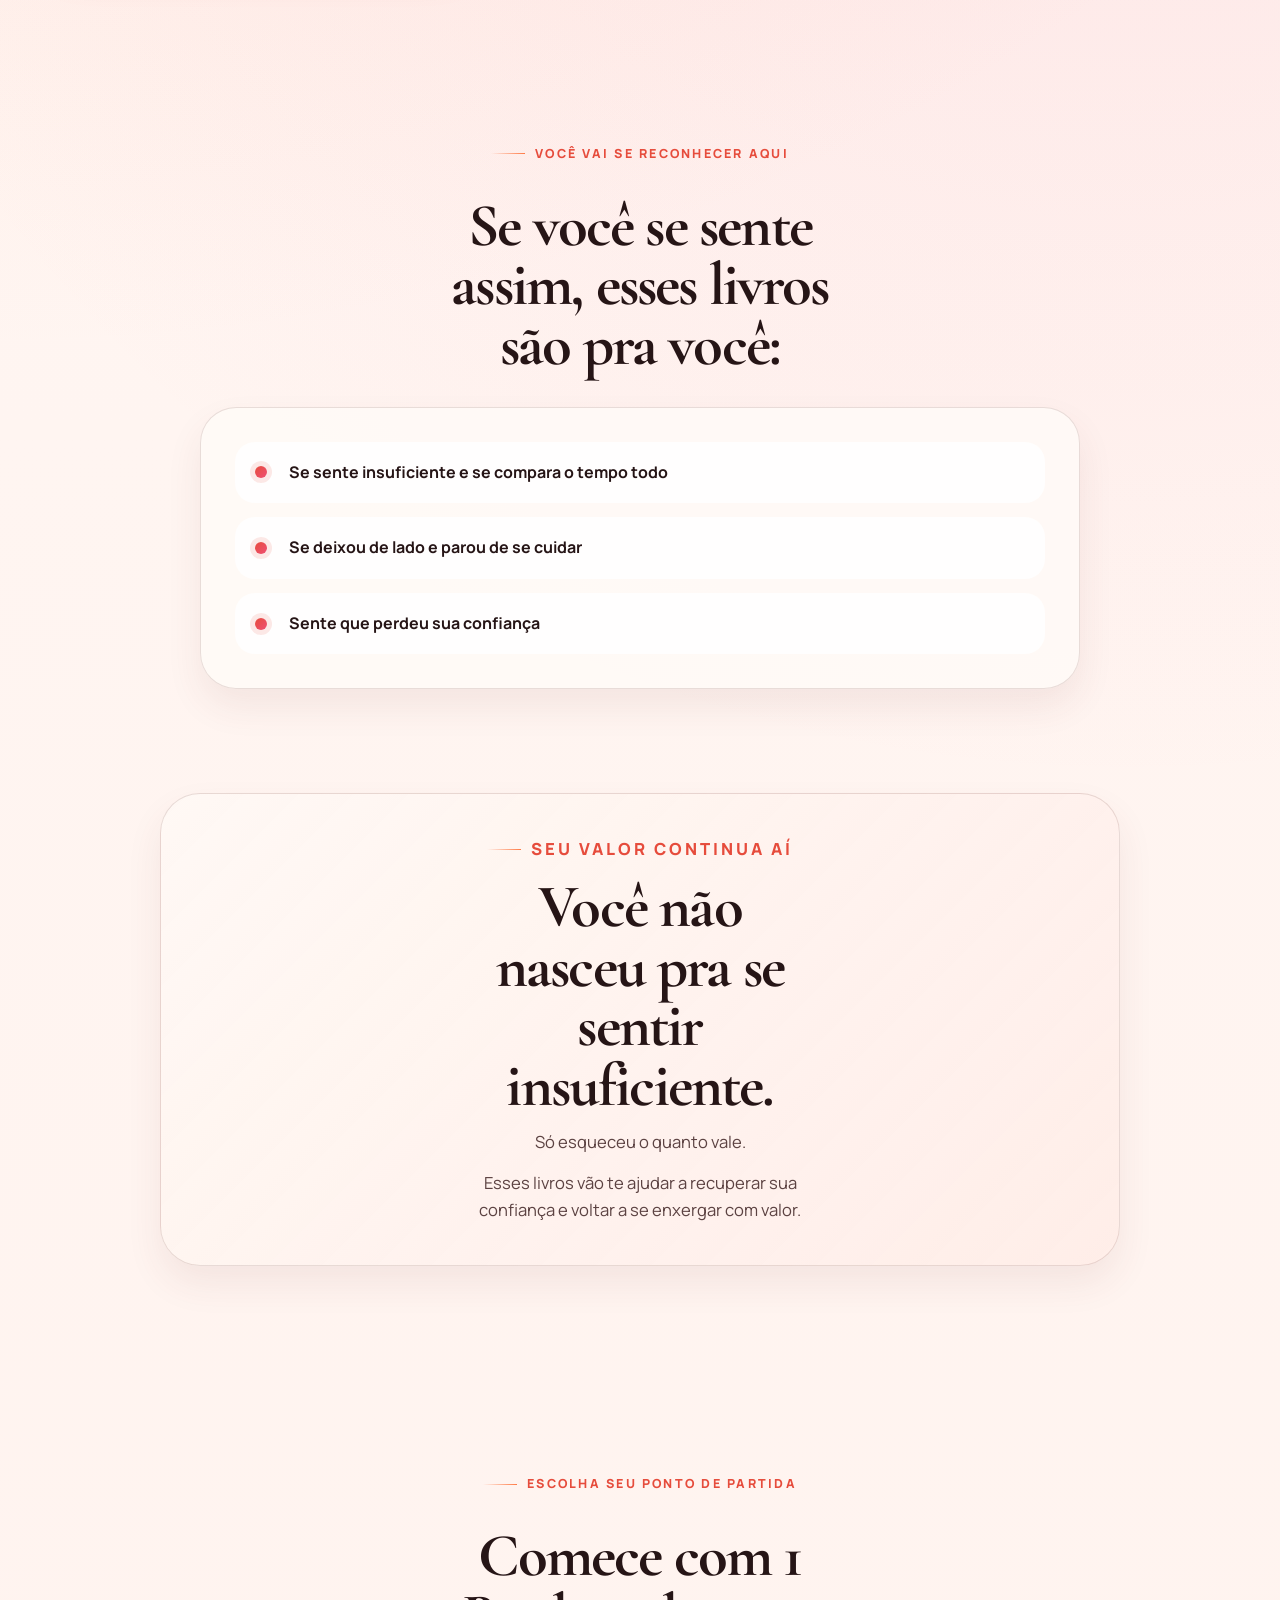
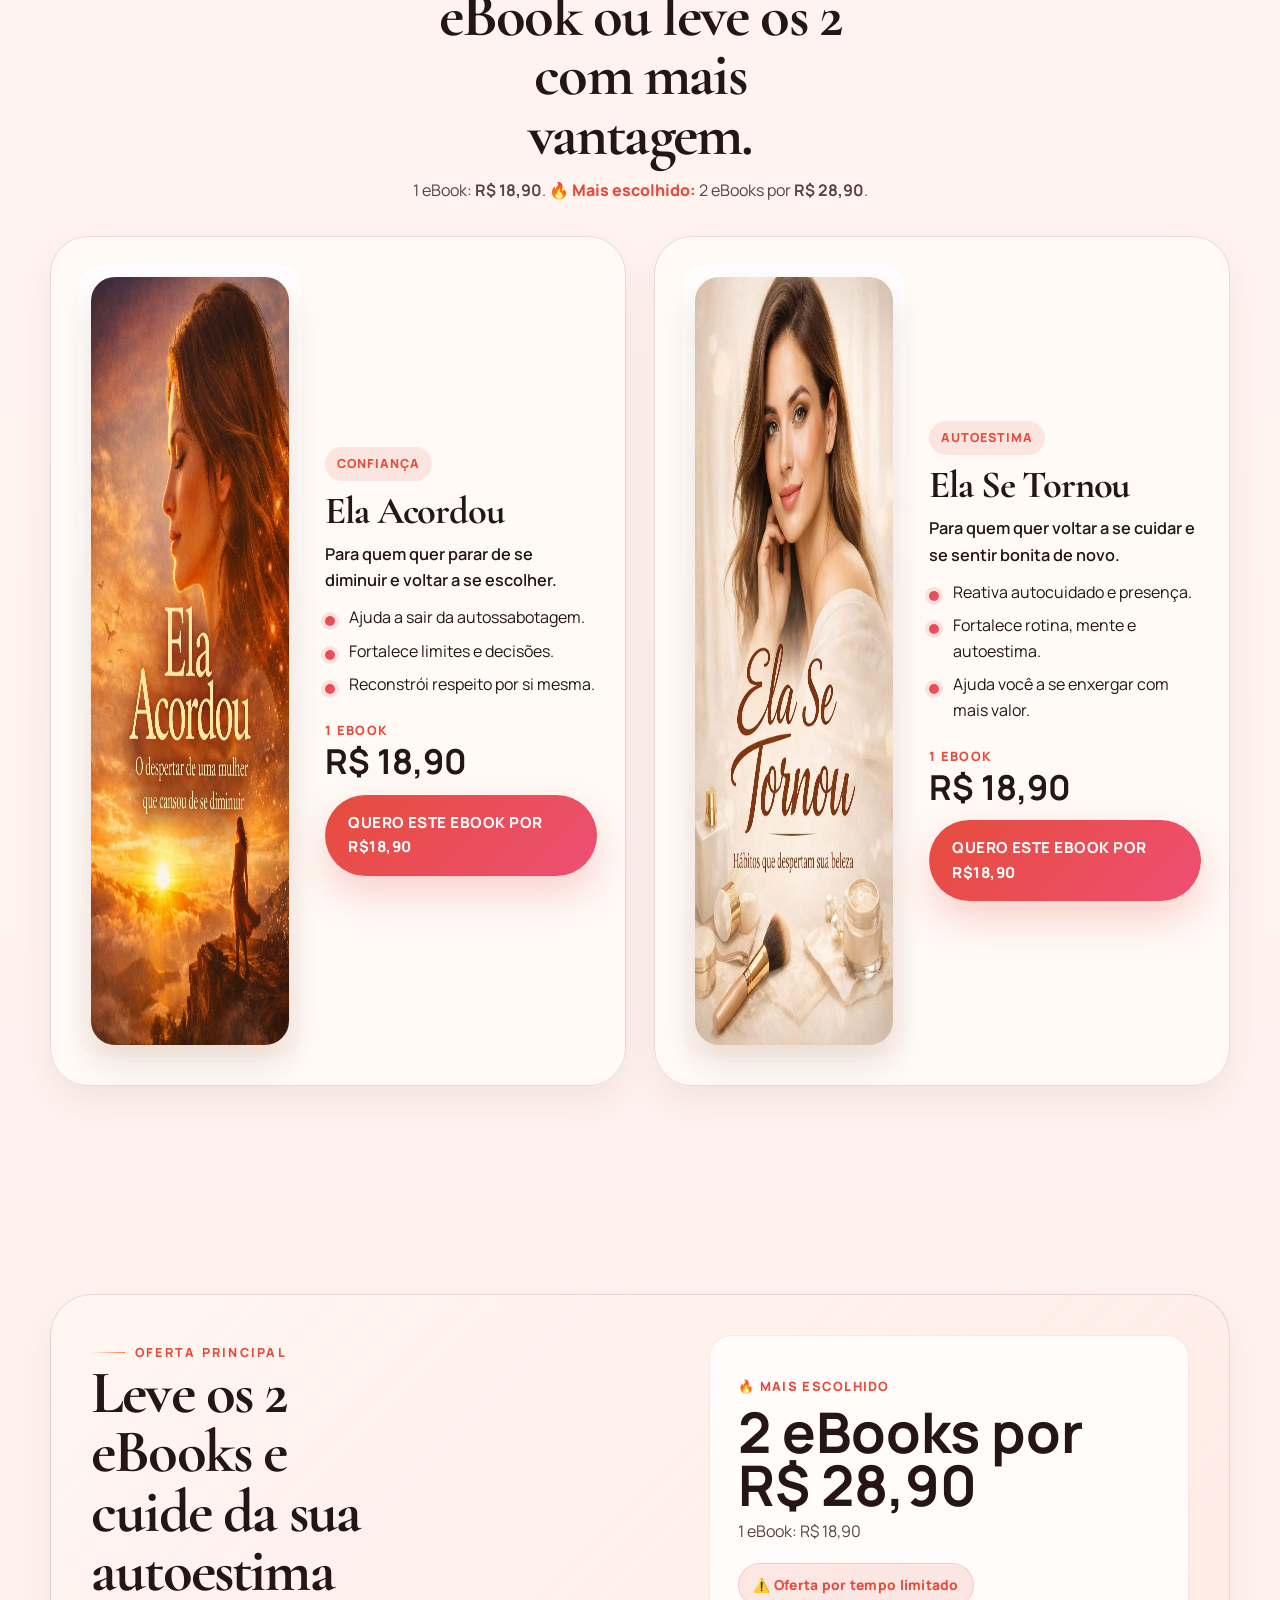
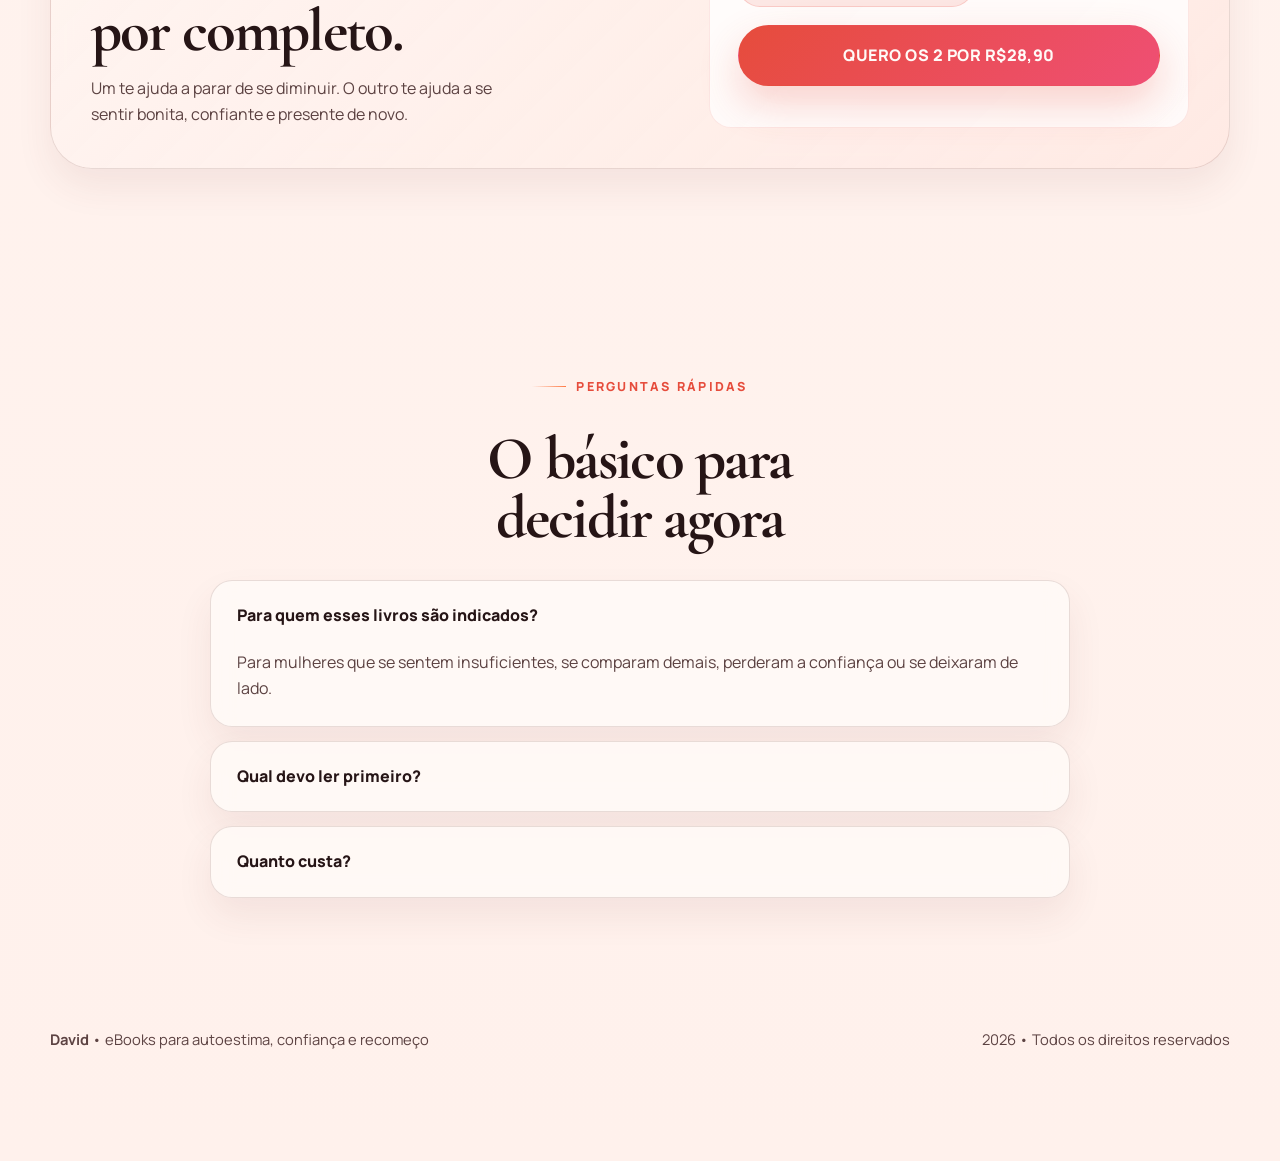
==== commit e3a0c3e5: "Refine livros landing page for conversion and pricing" ====
--- a/livros/index.html
+++ b/livros/index.html
@@ -3,10 +3,10 @@
 <head>
   <meta charset="UTF-8">
   <meta name="viewport" content="width=device-width, initial-scale=1.0">
-  <title>David | Livros para mulheres empoderadas</title>
+  <title>David | Autoestima, confiança e beleza em 2 eBooks</title>
   <meta
     name="description"
-    content="Livros de David para mulheres que querem recuperar autoestima, presença e autocuidado. R$ 19,90 cada ou os 2 ebooks por R$ 29,90 no WhatsApp."
+    content="Recupere autoestima, confiança e autocuidado com os eBooks Ela Acordou e Ela Se Tornou. 1 eBook por R$ 18,90 ou os 2 por R$ 28,90 no WhatsApp."
   >
   <link rel="preconnect" href="https://fonts.googleapis.com">
   <link rel="preconnect" href="https://fonts.gstatic.com" crossorigin>
@@ -27,19 +27,18 @@
         <span class="brand-mark">D</span>
         <span class="brand-text">
           <strong>David</strong>
-          <small>Autocuidado, presença e recomeço</small>
+          <small>Autoestima, confiança e recomeço</small>
         </span>
       </a>
-      <nav class="topbar-actions" aria-label="Ações rápidas">
-        <a class="btn btn-secondary btn-sm" href="#identificacao">Ver para quem é</a>
+      <nav class="topbar-actions" aria-label="Ação rápida">
         <a
           class="btn btn-primary btn-sm"
           href="https://wa.me/558597004668"
           target="_blank"
           rel="noopener noreferrer"
-          data-wa-message="Oi, David! Quero aproveitar a promoção dos 2 ebooks por R$ 29,90: Ela Acordou + Ela Se Tornou. Pode me passar os próximos passos?"
+          data-wa-message="Oi, David! Quero aproveitar os 2 ebooks por R$ 28,90: Ela Acordou + Ela Se Tornou. Pode me passar os próximos passos?"
         >
-          Quero a promoção
+          Quero os 2 por R$28,90
         </a>
       </nav>
     </div>
@@ -49,53 +48,58 @@
     <section class="hero section">
       <div class="container hero-grid">
         <div class="hero-copy">
-          <p class="eyebrow">Para quem sente que se deixou de lado</p>
+          <p class="eyebrow">Para mulheres que querem se reencontrar</p>
           <h1>
-            Dois livros para mulheres que cansaram de se diminuir e querem voltar a se priorizar.
+            Pare de se sentir insuficiente e volte a se sentir bonita, confiante e no controle da sua vida.
           </h1>
-          <p class="hero-text">
-            Se você sente que anda engolindo o que sente, se cuidando menos do que gostaria e
-            vivendo no automático, estes livros foram escritos para esse momento. Um confronta o
-            que te apaga. O outro reconstrói sua presença por meio do autocuidado e dos hábitos.
-          </p>
-
-          <div class="hero-proof" aria-label="Destaques da oferta">
+
+          <div class="hero-intro">
+            <p class="hero-text">
+              Se você anda se deixando de lado, se sentindo menos e sem confiança...
+            </p>
+            <p class="hero-text">
+              Esses livros vão te ajudar a recuperar sua autoestima e voltar a se sentir bem com você mesma.
+            </p>
+          </div>
+
+          <div class="hero-proof" aria-label="Preços dos ebooks">
             <div class="proof-card">
-              <strong>R$ 19,90</strong>
-              <span>cada livro</span>
-            </div>
-            <div class="proof-card">
-              <strong>2 por R$ 29,90</strong>
-              <span>promoção especial da coleção completa</span>
-            </div>
-            <div class="proof-card">
-              <strong>Leitura de identificação</strong>
-              <span>para mulheres em fase de despertar e mudança</span>
+              <span class="proof-label">1 eBook</span>
+              <strong>R$ 18,90</strong>
+              <span>Leitura individual</span>
+            </div>
+            <div class="proof-card proof-card-highlight">
+              <span class="proof-label proof-label-hot">🔥 MAIS ESCOLHIDO</span>
+              <strong>2 eBooks<br>por R$ 28,90</strong>
+              <span>Mais vantagem e jornada completa</span>
             </div>
           </div>
 
           <ul class="hero-list">
-            <li>Para quem percebeu que anda se escolhendo por último há tempo demais.</li>
-            <li>Para quem quer voltar a se cuidar sem exagero e sem padrões impossíveis.</li>
-            <li>Para quem deseja romper autossabotagem, medo e hábitos que a apagam.</li>
+            <li>Se sente insuficiente e se compara o tempo todo</li>
+            <li>Se deixou de lado e parou de se cuidar</li>
+            <li>Sente que perdeu sua confiança</li>
           </ul>
 
-          <div class="hero-actions">
-            <a class="btn btn-secondary btn-lg" href="#livros">Quero ver os livros</a>
-            <a
-              class="btn btn-primary btn-lg"
-              href="https://wa.me/558597004668"
-              target="_blank"
-              rel="noopener noreferrer"
-              data-wa-message="Oi, David! Me interessei pela promoção dos 2 ebooks por R$ 29,90 e quero garantir Ela Acordou + Ela Se Tornou. Pode me enviar os próximos passos?"
-            >
-              Quero os 2 por R$ 29,90
-            </a>
+          <div class="hero-cta-stack">
+            <p class="offer-urgency">⚠️ Oferta por tempo limitado</p>
+            <div class="hero-actions">
+              <a class="btn btn-secondary btn-lg" href="#livros">QUERO ME SENTIR MELHOR AGORA</a>
+              <a
+                class="btn btn-primary btn-lg btn-main-cta"
+                href="https://wa.me/558597004668"
+                target="_blank"
+                rel="noopener noreferrer"
+                data-wa-message="Oi, David! Quero aproveitar os 2 ebooks por R$ 28,90: Ela Acordou + Ela Se Tornou. Pode me passar os próximos passos?"
+              >
+                QUERO OS 2 POR R$28,90
+              </a>
+            </div>
           </div>
         </div>
 
         <div class="hero-visual" aria-label="Capas dos livros de David">
-          <div class="hero-badge">Promoção: 2 ebooks por R$ 29,90</div>
+          <div class="hero-badge">⚠️ Oferta por tempo limitado</div>
           <article class="cover-card cover-card-main">
             <img
               src="capa%20ela%20acordou.jpg"
@@ -118,38 +122,30 @@
 
     <section class="section intent-section" id="identificacao" data-reveal>
       <div class="container">
-        <div class="section-heading">
-          <p class="eyebrow">Você vai se identificar se...</p>
-          <h2>Esses livros falam diretamente com mulheres que:</h2>
-        </div>
-
-        <div class="intent-grid">
-          <article class="intent-card">
-            <span class="intent-index">01</span>
-            <h3>Se acostumaram a aceitar o que faz mal</h3>
-            <p>
-              Engolem o que sentem, evitam conflito e percebem que vêm se diminuindo há tempo
-              demais.
-            </p>
-          </article>
-
-          <article class="intent-card">
-            <span class="intent-index">02</span>
-            <h3>Pararam de se cuidar como gostariam</h3>
-            <p>
-              Sentem a autoestima enfraquecida, a presença mais apagada e o autocuidado sempre
-              deixado para depois.
-            </p>
-          </article>
-
-          <article class="intent-card">
-            <span class="intent-index">03</span>
-            <h3>Querem mudar, mas vivem adiando</h3>
-            <p>
-              Sabem que precisam agir diferente, criar novos hábitos e sustentar uma nova versão
-              de si mesmas.
-            </p>
-          </article>
+        <div class="section-heading section-heading-center">
+          <p class="eyebrow">Você vai se reconhecer aqui</p>
+          <h2>Se você se sente assim, esses livros são pra você:</h2>
+        </div>
+
+        <div class="intent-panel">
+          <ul class="intent-list">
+            <li>Se sente insuficiente e se compara o tempo todo</li>
+            <li>Se deixou de lado e parou de se cuidar</li>
+            <li>Sente que perdeu sua confiança</li>
+          </ul>
+        </div>
+      </div>
+    </section>
+
+    <section class="section emotional-section" data-reveal>
+      <div class="container">
+        <div class="emotional-card">
+          <p class="eyebrow">Seu valor continua aí</p>
+          <h2>Você não nasceu pra se sentir insuficiente.</h2>
+          <p>Só esqueceu o quanto vale.</p>
+          <p>
+            Esses livros vão te ajudar a recuperar sua confiança e voltar a se enxergar com valor.
+          </p>
         </div>
       </div>
     </section>
@@ -157,15 +153,15 @@
     <section class="section books-section" id="livros" data-reveal>
       <div class="container">
         <div class="section-heading section-heading-center">
-          <p class="eyebrow">Escolha pelo seu momento</p>
-          <h2>Um livro confronta o que te diminui. O outro reconstrói sua presença.</h2>
+          <p class="eyebrow">Escolha seu ponto de partida</p>
+          <h2>Comece com 1 eBook ou leve os 2 com mais vantagem.</h2>
           <p class="section-subtitle">
-            Cada ebook custa <strong>R$ 19,90</strong> no WhatsApp. Se levar os dois, a promoção fica em <strong>R$ 29,90</strong>.
+            1 eBook: <strong>R$ 18,90</strong>. <span class="highlight-inline">🔥 Mais escolhido:</span> 2 eBooks por <strong>R$ 28,90</strong>.
           </p>
         </div>
 
         <div class="books-grid">
-          <article class="book-card featured">
+          <article class="book-card">
             <div class="book-media">
               <img
                 src="capa%20ela%20acordou.jpg"
@@ -176,32 +172,29 @@
               >
             </div>
             <div class="book-content">
-              <span class="book-tag">Posicionamento</span>
+              <span class="book-tag">Confiança</span>
               <h3>Ela Acordou</h3>
               <p class="book-subtitle">
-                O dia em que ela parou de se diminuir e começou a se priorizar.
-              </p>
-              <p class="book-quote">
-                "Não é sobre motivação rápida. É sobre encarar o que você já sabe e vem evitando."
+                Para quem quer parar de se diminuir e voltar a se escolher.
               </p>
               <ul class="book-list">
-                <li>Para quem se acostumou a aceitar, ceder e engolir o que sente.</li>
-                <li>Trabalha autossabotagem, medo, limites e decisões mais firmes.</li>
-                <li>Ajuda a sair do automático e voltar a se respeitar.</li>
+                <li>Ajuda a sair da autossabotagem.</li>
+                <li>Fortalece limites e decisões.</li>
+                <li>Reconstrói respeito por si mesma.</li>
               </ul>
               <div class="book-footer">
                 <div class="price-box">
-                  <span>Preço</span>
-                  <strong>R$ 19,90</strong>
+                  <span>1 eBook</span>
+                  <strong>R$ 18,90</strong>
                 </div>
                 <a
                   class="btn btn-primary"
                   href="https://wa.me/558597004668"
                   target="_blank"
                   rel="noopener noreferrer"
-                  data-wa-message="Oi, David! Me identifiquei com Ela Acordou e quero comprar esse ebook por R$ 19,90. Pode me passar os próximos passos?"
+                  data-wa-message="Oi, David! Quero comprar o ebook Ela Acordou por R$ 18,90. Pode me passar os próximos passos?"
                 >
-                  Quero começar por Ela Acordou
+                  QUERO ESTE EBOOK POR R$18,90
                 </a>
               </div>
             </div>
@@ -218,32 +211,29 @@
               >
             </div>
             <div class="book-content">
-              <span class="book-tag">Autocuidado</span>
+              <span class="book-tag">Autoestima</span>
               <h3>Ela Se Tornou</h3>
               <p class="book-subtitle">
-                Hábitos que despertam sua beleza.
-              </p>
-              <p class="book-quote">
-                "Beleza não começa no espelho. Começa na forma como você se trata todos os dias."
+                Para quem quer voltar a se cuidar e se sentir bonita de novo.
               </p>
               <ul class="book-list">
-                <li>Para quem sente que parou de se cuidar e quer retomar sua presença.</li>
-                <li>Fala de mente, rotina, autocuidado e beleza construída no dia a dia.</li>
-                <li>Ajuda a transformar pequenos gestos em autoestima real e constante.</li>
+                <li>Reativa autocuidado e presença.</li>
+                <li>Fortalece rotina, mente e autoestima.</li>
+                <li>Ajuda você a se enxergar com mais valor.</li>
               </ul>
               <div class="book-footer">
                 <div class="price-box">
-                  <span>Preço</span>
-                  <strong>R$ 19,90</strong>
+                  <span>1 eBook</span>
+                  <strong>R$ 18,90</strong>
                 </div>
                 <a
                   class="btn btn-primary"
                   href="https://wa.me/558597004668"
                   target="_blank"
                   rel="noopener noreferrer"
-                  data-wa-message="Oi, David! Me identifiquei com Ela Se Tornou e quero comprar esse ebook por R$ 19,90. Pode me passar os próximos passos?"
+                  data-wa-message="Oi, David! Quero comprar o ebook Ela Se Tornou por R$ 18,90. Pode me passar os próximos passos?"
                 >
-                  Quero começar por Ela Se Tornou
+                  QUERO ESTE EBOOK POR R$18,90
                 </a>
               </div>
             </div>
@@ -255,66 +245,31 @@
     <section class="section collection-section" id="colecao" data-reveal>
       <div class="container collection-card">
         <div class="collection-copy">
-          <p class="eyebrow">Promoção da coleção</p>
-          <h2>Leve os 2 ebooks com desconto e percorra a jornada completa.</h2>
+          <p class="eyebrow">Oferta principal</p>
+          <h2>Leve os 2 eBooks e cuide da sua autoestima por completo.</h2>
           <p>
-            <strong>Ela Acordou</strong> confronta o padrão de se anular, aceitar demais e viver
-            no automático. <strong>Ela Se Tornou</strong> mostra como reconstruir presença,
-            autocuidado e autoestima através dos hábitos. Juntos, os dois livros acompanham uma
-            mudança mais completa.
+            Um te ajuda a parar de se diminuir. O outro te ajuda a se sentir bonita, confiante e presente de novo.
           </p>
         </div>
 
         <div class="collection-cta">
           <div class="collection-price">
-            <span>2 ebooks, 1 jornada completa</span>
-            <strong>R$ 29,90</strong>
-            <small class="price-old">de R$ 39,80</small>
-            <small class="price-save">economize R$ 9,90</small>
-          </div>
+            <span class="proof-label proof-label-hot">🔥 MAIS ESCOLHIDO</span>
+            <strong>2 eBooks por R$ 28,90</strong>
+            <small class="price-compare">1 eBook: R$ 18,90</small>
+          </div>
+          <p class="offer-urgency">⚠️ Oferta por tempo limitado</p>
           <div class="collection-buttons">
             <a
-              class="btn btn-primary"
+              class="btn btn-primary btn-lg btn-main-cta"
               href="https://wa.me/558597004668"
               target="_blank"
               rel="noopener noreferrer"
-              data-wa-message="Oi, David! Quero aproveitar a promoção dos 2 ebooks por R$ 29,90: Ela Acordou + Ela Se Tornou. Pode me passar os próximos passos?"
+              data-wa-message="Oi, David! Quero aproveitar os 2 ebooks por R$ 28,90: Ela Acordou + Ela Se Tornou. Pode me passar os próximos passos?"
             >
-              Quero os 2 ebooks por R$ 29,90
+              QUERO OS 2 POR R$28,90
             </a>
-            <a
-              class="btn btn-secondary"
-              href="https://wa.me/558597004668"
-              target="_blank"
-              rel="noopener noreferrer"
-              data-wa-message="Oi, David! Antes de fechar, quero tirar uma dúvida sobre a promoção dos 2 ebooks por R$ 29,90."
-            >
-              Tirar dúvida da promoção
-            </a>
-          </div>
-        </div>
-      </div>
-    </section>
-
-    <section class="section manifesto-section" data-reveal>
-      <div class="container manifesto-grid">
-        <div class="manifesto-card">
-          <p class="manifesto-quote">
-            "Sua aparência não muda primeiro. O cuidado muda, e depois ele aparece em você."
-          </p>
-          <span class="manifesto-author">Trecho de Ela Se Tornou</span>
-        </div>
-
-        <div class="manifesto-copy">
-          <p class="eyebrow">Por que os dois fazem sentido</p>
-          <h2>Um livro te faz encarar o padrão. O outro te ajuda a sustentar a mudança.</h2>
-          <p>
-            <strong>Ela Acordou</strong> conversa com a mulher que se calou, cedeu demais e quer
-            voltar a se colocar no centro da própria vida. <strong>Ela Se Tornou</strong> fala com
-            a mulher que quer transformar autocuidado, mente e rotina em uma presença mais forte,
-            bonita e confiante.
-          </p>
-          <a class="text-link" href="#livros">Voltar para escolher meu livro</a>
+          </div>
         </div>
       </div>
     </section>
@@ -323,34 +278,28 @@
       <div class="container">
         <div class="section-heading section-heading-center">
           <p class="eyebrow">Perguntas rápidas</p>
-          <h2>O essencial para decidir por qual deles começar</h2>
+          <h2>O básico para decidir agora</h2>
         </div>
 
         <div class="faq-list">
           <details class="faq-item" open>
             <summary>Para quem esses livros são indicados?</summary>
             <p>
-              Para mulheres que se reconhecem em temas como se anular, viver no automático, deixar
-              o autocuidado para depois, sentir a autoestima enfraquecida e querer mudar com mais
-              consciência.
+              Para mulheres que se sentem insuficientes, se comparam demais, perderam a confiança ou se deixaram de lado.
             </p>
           </details>
 
           <details class="faq-item">
             <summary>Qual devo ler primeiro?</summary>
             <p>
-              Comece por <strong>Ela Acordou</strong> se sua dor hoje é se posicionar, parar de se
-              diminuir e sair da autossabotagem. Comece por <strong>Ela Se Tornou</strong> se você
-              quer retomar autocuidado, presença, mente e hábitos. Se quiser a experiência mais
-              completa, leve os dois.
+              Comece por <strong>Ela Acordou</strong> se hoje você precisa se posicionar. Comece por <strong>Ela Se Tornou</strong> se quer voltar a se cuidar e se sentir bonita. Se quiser a jornada completa, leve os dois.
             </p>
           </details>
 
           <details class="faq-item">
-            <summary>Quanto custa levar os dois?</summary>
+            <summary>Quanto custa?</summary>
             <p>
-              Cada título custa <strong>R$ 19,90</strong>. Na promoção, os dois ebooks juntos saem
-              por <strong>R$ 29,90</strong>, com atendimento direto pelo WhatsApp do David.
+              <strong>1 eBook: R$ 18,90.</strong> <strong>2 eBooks: R$ 28,90.</strong> O atendimento e a compra acontecem direto no WhatsApp.
             </p>
           </details>
         </div>
@@ -360,37 +309,25 @@
 
   <footer class="footer">
     <div class="container footer-inner">
-      <p><strong>David</strong> • Livros para mulheres em despertar e transformação</p>
+      <p><strong>David</strong> • eBooks para autoestima, confiança e recomeço</p>
       <p><span id="year"></span> • Todos os direitos reservados</p>
     </div>
   </footer>
 
   <div class="sticky-cta" data-sticky>
     <div class="sticky-copy">
-      <strong>2 ebooks por R$ 29,90</strong>
-      <span>Fale com o David no WhatsApp</span>
+      <strong>2 eBooks por R$ 28,90</strong>
+      <span>Oferta por tempo limitado</span>
     </div>
     <a
-      class="btn btn-primary"
+      class="btn btn-primary btn-main-cta"
       href="https://wa.me/558597004668"
       target="_blank"
       rel="noopener noreferrer"
-      data-wa-message="Oi, David! Quero aproveitar agora a promoção dos 2 ebooks por R$ 29,90. Pode me passar os próximos passos?"
+      data-wa-message="Oi, David! Quero aproveitar agora os 2 ebooks por R$ 28,90. Pode me passar os próximos passos?"
     >
-      Chamar no WhatsApp
+      QUERO OS 2 AGORA
     </a>
   </div>
-
-  <a
-    class="support-fab"
-    href="https://wa.me/558597004668"
-    target="_blank"
-    rel="noopener noreferrer"
-    data-wa-message="Oi, David! Preciso de suporte sobre os ebooks e queria tirar uma dúvida."
-    aria-label="Falar com o suporte no WhatsApp"
-  >
-    <span class="support-fab-label">Suporte</span>
-    <span class="support-fab-icon">WhatsApp</span>
-  </a>
 </body>
 </html>
--- a/livros/styles.css
+++ b/livros/styles.css
@@ -991,3 +991,503 @@
     transition-duration: 1ms !important;
   }
 }
+
+:root {
+  --bg: #fff5f1;
+  --bg-soft: #fffaf7;
+  --surface: rgba(255, 250, 247, 0.92);
+  --surface-strong: #fffdfb;
+  --text: #261516;
+  --text-soft: #5c4242;
+  --border: rgba(110, 61, 58, 0.16);
+  --shadow: 0 24px 70px rgba(120, 54, 46, 0.12);
+  --shadow-soft: 0 18px 36px rgba(120, 54, 46, 0.08);
+  --accent: #ff7a45;
+  --accent-strong: #e64c3c;
+  --accent-light: #ffd7cc;
+  --gold: #ef4f74;
+}
+
+body {
+  color: var(--text);
+  background:
+    radial-gradient(circle at top left, rgba(255, 168, 132, 0.34), transparent 32%),
+    radial-gradient(circle at right 12% top 16%, rgba(239, 79, 116, 0.12), transparent 28%),
+    linear-gradient(180deg, #fff9f6 0%, var(--bg) 34%, #fff1ec 100%);
+}
+
+.section {
+  padding: 104px 0;
+}
+
+.topbar {
+  background: rgba(255, 250, 247, 0.82);
+  border-bottom: 1px solid rgba(110, 61, 58, 0.08);
+}
+
+.brand-mark {
+  background: linear-gradient(135deg, var(--accent-strong) 0%, var(--gold) 100%);
+}
+
+.page-glow-left {
+  background: rgba(255, 143, 108, 0.4);
+}
+
+.page-glow-right {
+  background: rgba(239, 79, 116, 0.24);
+}
+
+.eyebrow {
+  color: var(--accent-strong);
+}
+
+h1 {
+  max-width: 12ch;
+  font-size: clamp(2.9rem, 6vw, 5.1rem);
+  line-height: 0.96;
+}
+
+h2 {
+  font-size: clamp(2.4rem, 4.8vw, 3.8rem);
+  line-height: 0.98;
+}
+
+.hero {
+  padding: 56px 0 92px;
+}
+
+.hero-intro {
+  display: grid;
+  gap: 12px;
+  margin-top: 24px;
+  max-width: 48ch;
+}
+
+.hero-text {
+  margin: 0;
+  max-width: 42ch;
+  color: var(--text-soft);
+  font-size: 1.02rem;
+  line-height: 1.55;
+}
+
+.hero-proof {
+  display: grid;
+  grid-template-columns: repeat(2, minmax(0, 1fr));
+  gap: 16px;
+  margin: 28px 0 0;
+  max-width: 680px;
+}
+
+.proof-card {
+  display: grid;
+  gap: 8px;
+  min-width: 0;
+  padding: 22px;
+  border-radius: 24px;
+  background: rgba(255, 255, 255, 0.9);
+  border: 1px solid rgba(230, 76, 60, 0.12);
+  box-shadow: var(--shadow-soft);
+}
+
+.proof-label {
+  color: var(--accent-strong);
+  font-size: 0.8rem;
+  font-weight: 800;
+  letter-spacing: 0.1em;
+  text-transform: uppercase;
+}
+
+.proof-card strong {
+  font-size: clamp(1.9rem, 4.2vw, 2.8rem);
+  line-height: 0.95;
+}
+
+.proof-card span:last-child {
+  color: var(--text-soft);
+  font-size: 0.92rem;
+}
+
+.proof-card-highlight {
+  background: linear-gradient(135deg, #ff7a45 0%, #ef4f74 100%);
+  border-color: rgba(255, 255, 255, 0.22);
+  box-shadow: 0 24px 48px rgba(230, 76, 60, 0.22);
+}
+
+.proof-card-highlight .proof-label,
+.proof-card-highlight span:last-child {
+  color: rgba(255, 248, 245, 0.92);
+}
+
+.proof-card-highlight strong {
+  color: #fffaf7;
+  font-size: clamp(2.3rem, 4.8vw, 3.3rem);
+}
+
+.hero-list {
+  gap: 10px;
+  margin: 24px 0 0;
+  max-width: 46ch;
+}
+
+.hero-list li,
+.book-list li {
+  padding-left: 24px;
+  color: var(--text);
+}
+
+.hero-list li::before,
+.book-list li::before {
+  top: 0.7em;
+  width: 10px;
+  height: 10px;
+  background: linear-gradient(135deg, var(--accent-strong), var(--gold));
+  box-shadow: 0 0 0 4px rgba(230, 76, 60, 0.14);
+}
+
+.hero-cta-stack {
+  display: grid;
+  gap: 12px;
+  margin-top: 32px;
+  max-width: 420px;
+}
+
+.offer-urgency {
+  justify-self: start;
+  margin: 0;
+  padding: 10px 14px;
+  border: 1px solid rgba(230, 76, 60, 0.18);
+  border-radius: 999px;
+  background: rgba(230, 76, 60, 0.12);
+  color: var(--accent-strong);
+  font-size: 0.86rem;
+  font-weight: 800;
+  letter-spacing: 0.02em;
+}
+
+.hero-actions {
+  display: grid;
+  gap: 14px;
+  margin-top: 0;
+  max-width: 420px;
+}
+
+.hero-actions .btn,
+.collection-buttons .btn {
+  width: 100%;
+}
+
+.btn {
+  letter-spacing: 0.03em;
+}
+
+.btn-primary {
+  color: #fffaf7;
+  background: linear-gradient(135deg, var(--accent-strong) 0%, var(--gold) 100%);
+  box-shadow: 0 18px 40px rgba(230, 76, 60, 0.24);
+}
+
+.btn-primary:hover {
+  box-shadow: 0 22px 48px rgba(230, 76, 60, 0.3);
+}
+
+.btn-secondary {
+  color: var(--accent-strong);
+  background: rgba(255, 255, 255, 0.72);
+  border-color: rgba(230, 76, 60, 0.22);
+}
+
+.btn-main-cta {
+  min-height: 60px;
+  font-size: 1rem;
+}
+
+.hero-badge {
+  color: #fffaf7;
+  background: linear-gradient(135deg, rgba(230, 76, 60, 0.96), rgba(239, 79, 116, 0.92));
+}
+
+.section-heading {
+  gap: 14px;
+  margin-bottom: 32px;
+}
+
+.section-heading h2 {
+  max-width: 15ch;
+}
+
+.section-subtitle {
+  max-width: 56ch;
+  font-size: 1rem;
+}
+
+.highlight-inline {
+  color: var(--accent-strong);
+  font-weight: 800;
+}
+
+.intent-panel {
+  max-width: 880px;
+  margin: 0 auto;
+  padding: 34px;
+  border: 1px solid var(--border);
+  border-radius: calc(var(--radius-lg) + 4px);
+  background: rgba(255, 250, 247, 0.92);
+  box-shadow: var(--shadow-soft);
+}
+
+.intent-list {
+  display: grid;
+  gap: 14px;
+  margin: 0;
+  padding: 0;
+  list-style: none;
+}
+
+.intent-list li {
+  position: relative;
+  padding: 18px 18px 18px 54px;
+  border-radius: 20px;
+  background: rgba(255, 255, 255, 0.82);
+  color: var(--text);
+  font-weight: 700;
+}
+
+.intent-list li::before {
+  content: "";
+  position: absolute;
+  top: 50%;
+  left: 20px;
+  width: 12px;
+  height: 12px;
+  border-radius: 50%;
+  transform: translateY(-50%);
+  background: linear-gradient(135deg, var(--accent-strong), var(--gold));
+  box-shadow: 0 0 0 5px rgba(230, 76, 60, 0.12);
+}
+
+.emotional-section {
+  padding-top: 0;
+}
+
+.emotional-card {
+  display: grid;
+  gap: 14px;
+  max-width: 960px;
+  margin: 0 auto;
+  padding: 42px;
+  border: 1px solid var(--border);
+  border-radius: calc(var(--radius-lg) + 8px);
+  background: linear-gradient(135deg, rgba(255, 248, 244, 0.96), rgba(255, 236, 231, 0.86));
+  box-shadow: var(--shadow-soft);
+  text-align: center;
+}
+
+.emotional-card h2 {
+  max-width: 11ch;
+  margin: 0 auto;
+}
+
+.emotional-card p {
+  margin: 0;
+  color: var(--text-soft);
+  font-size: 1.04rem;
+}
+
+.emotional-card p:last-child {
+  max-width: 38ch;
+  margin: 0 auto;
+}
+
+.collection-copy .eyebrow,
+.emotional-card .eyebrow {
+  max-width: none;
+  color: var(--accent-strong);
+}
+
+.emotional-card .eyebrow {
+  justify-content: center;
+}
+
+.books-grid {
+  gap: 28px;
+}
+
+.book-card {
+  gap: 24px;
+  padding: 28px;
+  border-radius: calc(var(--radius-lg) + 6px);
+  background: rgba(255, 250, 247, 0.94);
+}
+
+.book-media {
+  background: linear-gradient(180deg, rgba(255, 255, 255, 0.8), rgba(255, 240, 233, 0.48));
+}
+
+.book-content {
+  gap: 12px;
+}
+
+.book-tag {
+  background: rgba(230, 76, 60, 0.12);
+  color: var(--accent-strong);
+}
+
+.book-subtitle {
+  margin: 0;
+  color: var(--text);
+  font-size: 1.02rem;
+  font-weight: 600;
+}
+
+.book-list {
+  gap: 8px;
+}
+
+.book-footer {
+  gap: 16px;
+  margin-top: 10px;
+}
+
+.price-box {
+  gap: 4px;
+}
+
+.price-box span,
+.collection-price span {
+  color: var(--accent-strong);
+  font-size: 0.8rem;
+  font-weight: 800;
+  letter-spacing: 0.1em;
+  text-transform: uppercase;
+}
+
+.price-box strong {
+  font-size: 2.15rem;
+}
+
+.collection-card {
+  gap: 32px;
+  background: linear-gradient(135deg, rgba(255, 246, 242, 0.96), rgba(255, 232, 226, 0.82));
+}
+
+.collection-copy h2 {
+  max-width: 11ch;
+  margin-bottom: 16px;
+}
+
+.collection-copy p {
+  max-width: 42ch;
+}
+
+.collection-cta {
+  gap: 18px;
+  justify-items: start;
+  padding: 28px;
+  border: 1px solid rgba(230, 76, 60, 0.12);
+  background: rgba(255, 255, 255, 0.78);
+}
+
+.collection-price {
+  gap: 8px;
+}
+
+.collection-price strong {
+  color: var(--text);
+  font-size: clamp(2.5rem, 4.6vw, 3.5rem);
+  line-height: 0.95;
+}
+
+.price-compare {
+  color: var(--text-soft);
+  font-size: 1rem;
+}
+
+.collection-buttons {
+  width: 100%;
+}
+
+.faq-item {
+  background: rgba(255, 250, 247, 0.9);
+}
+
+.faq-item summary {
+  color: var(--text);
+}
+
+.footer-inner {
+  color: var(--text-soft);
+}
+
+.sticky-cta {
+  background: rgba(37, 21, 22, 0.94);
+  border-color: rgba(255, 255, 255, 0.08);
+}
+
+.sticky-copy strong {
+  font-size: 1.05rem;
+}
+
+.sticky-copy span {
+  color: rgba(255, 247, 241, 0.82);
+}
+
+.support-fab {
+  display: none;
+}
+
+@media (max-width: 1100px) {
+  .hero-proof {
+    max-width: none;
+  }
+
+  .intent-panel,
+  .emotional-card {
+    max-width: 100%;
+  }
+}
+
+@media (max-width: 760px) {
+  .section {
+    padding: 72px 0;
+  }
+
+  .hero-proof {
+    grid-template-columns: 1fr;
+  }
+
+  .hero-intro,
+  .hero-actions,
+  .hero-cta-stack {
+    max-width: none;
+  }
+
+  .intent-panel,
+  .emotional-card,
+  .collection-cta,
+  .book-card {
+    padding-left: 22px;
+    padding-right: 22px;
+  }
+
+  .intent-list li {
+    padding: 16px 16px 16px 48px;
+  }
+
+  .emotional-card {
+    text-align: left;
+  }
+
+  .emotional-card .eyebrow {
+    justify-content: flex-start;
+  }
+
+  .emotional-card h2,
+  .emotional-card p:last-child {
+    margin: 0;
+  }
+
+  .sticky-cta {
+    width: calc(100% - 16px);
+  }
+}
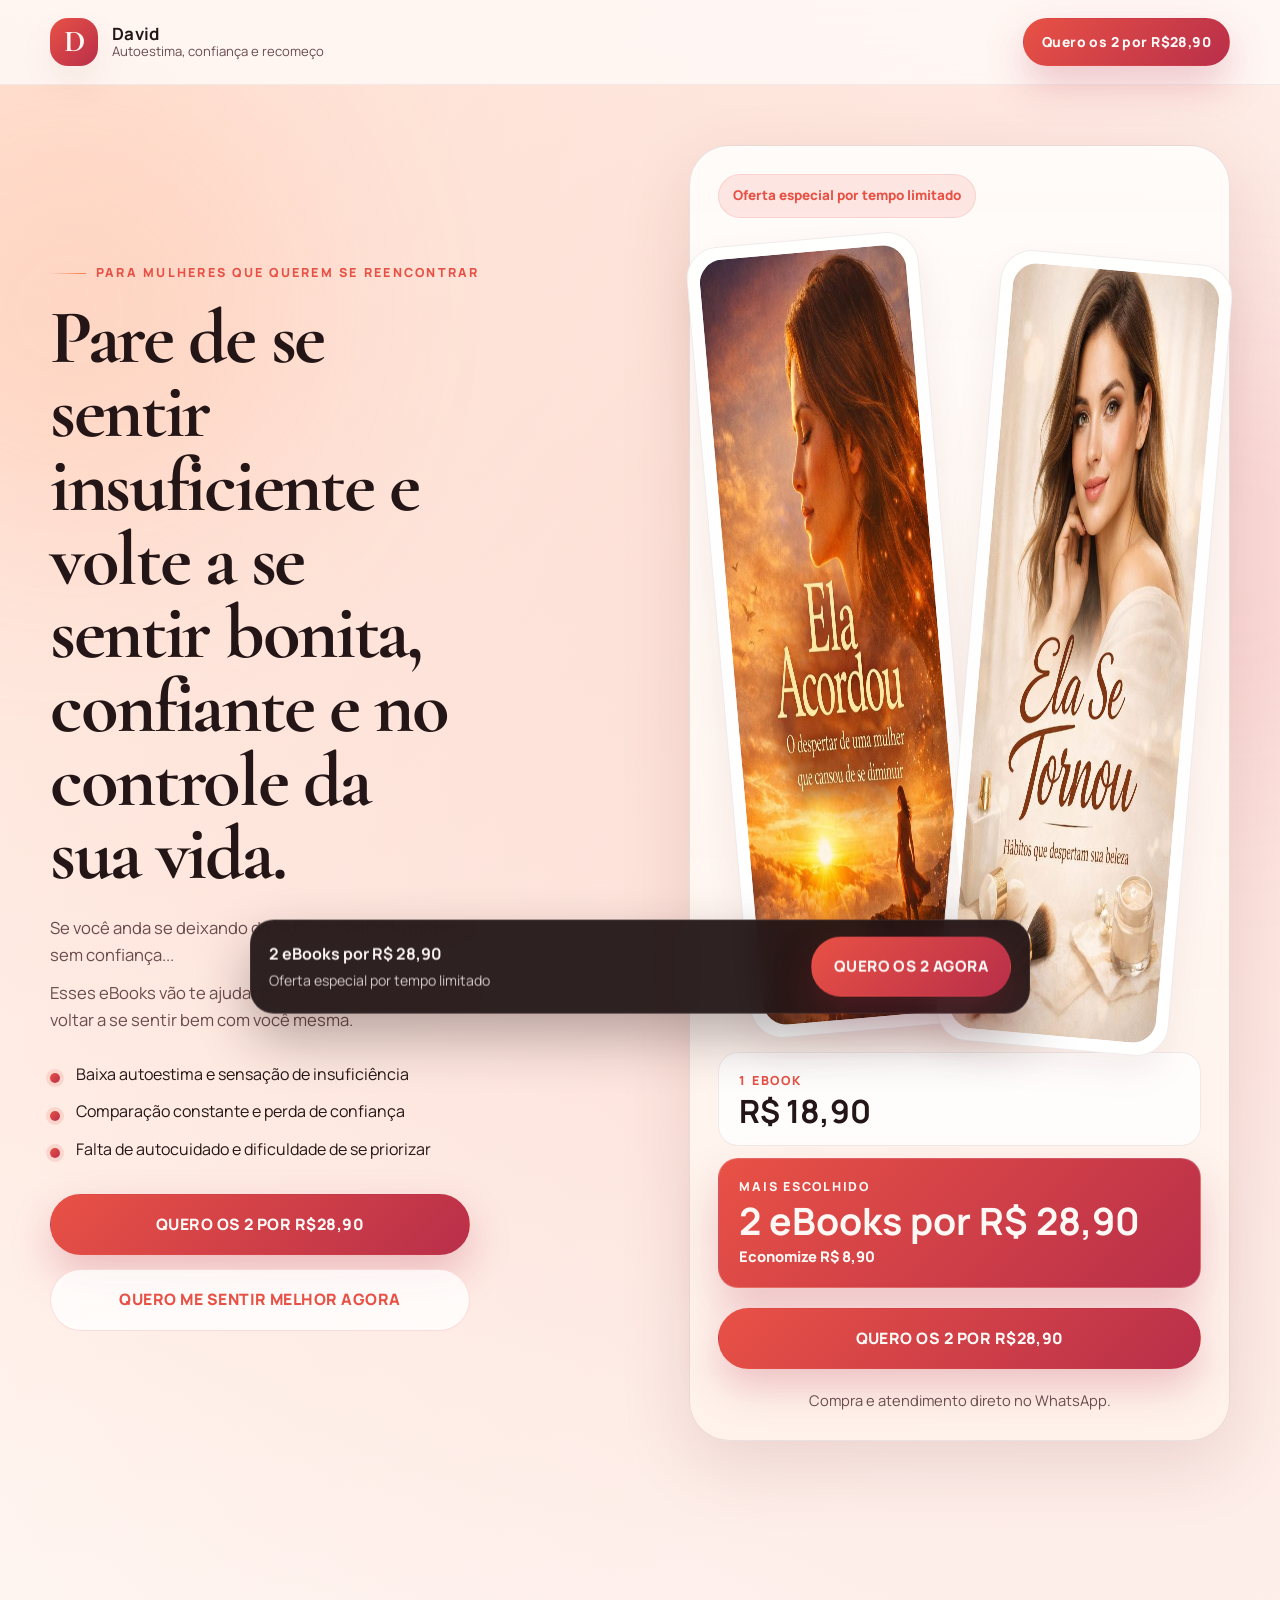
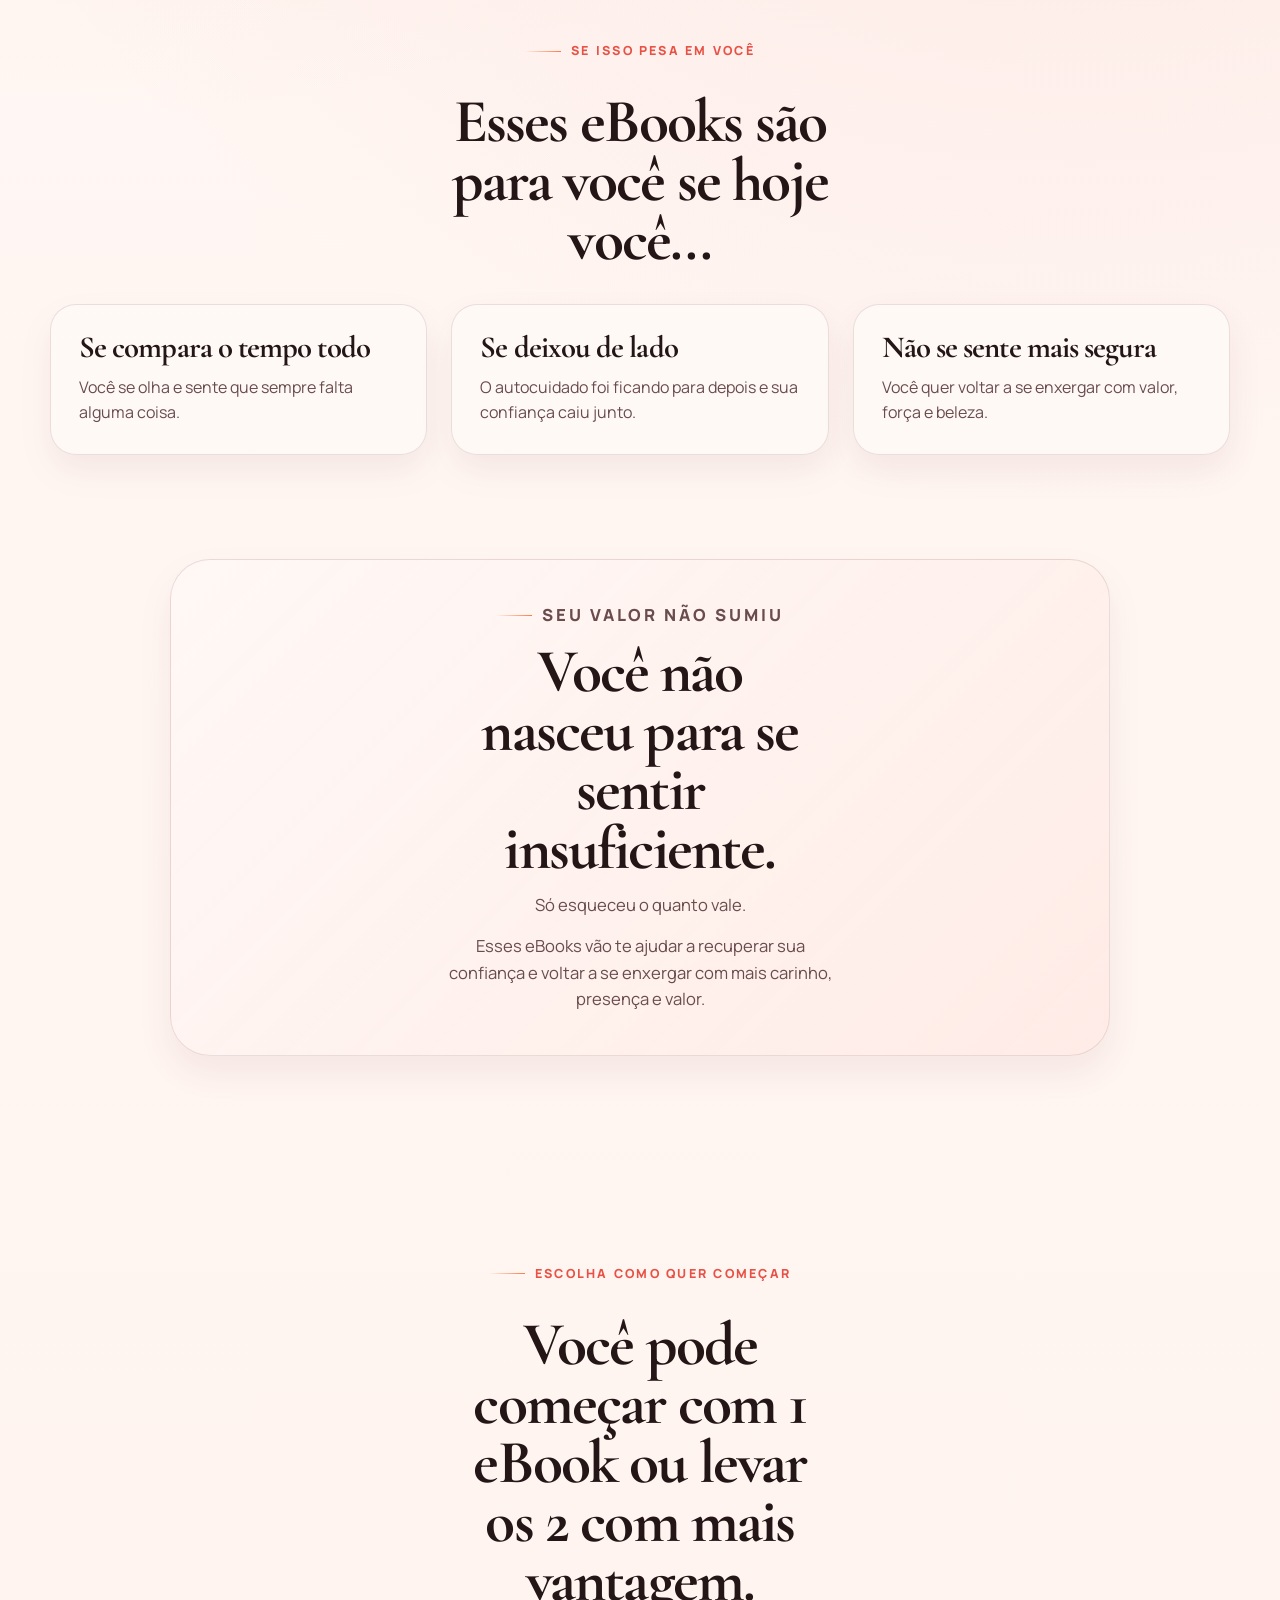
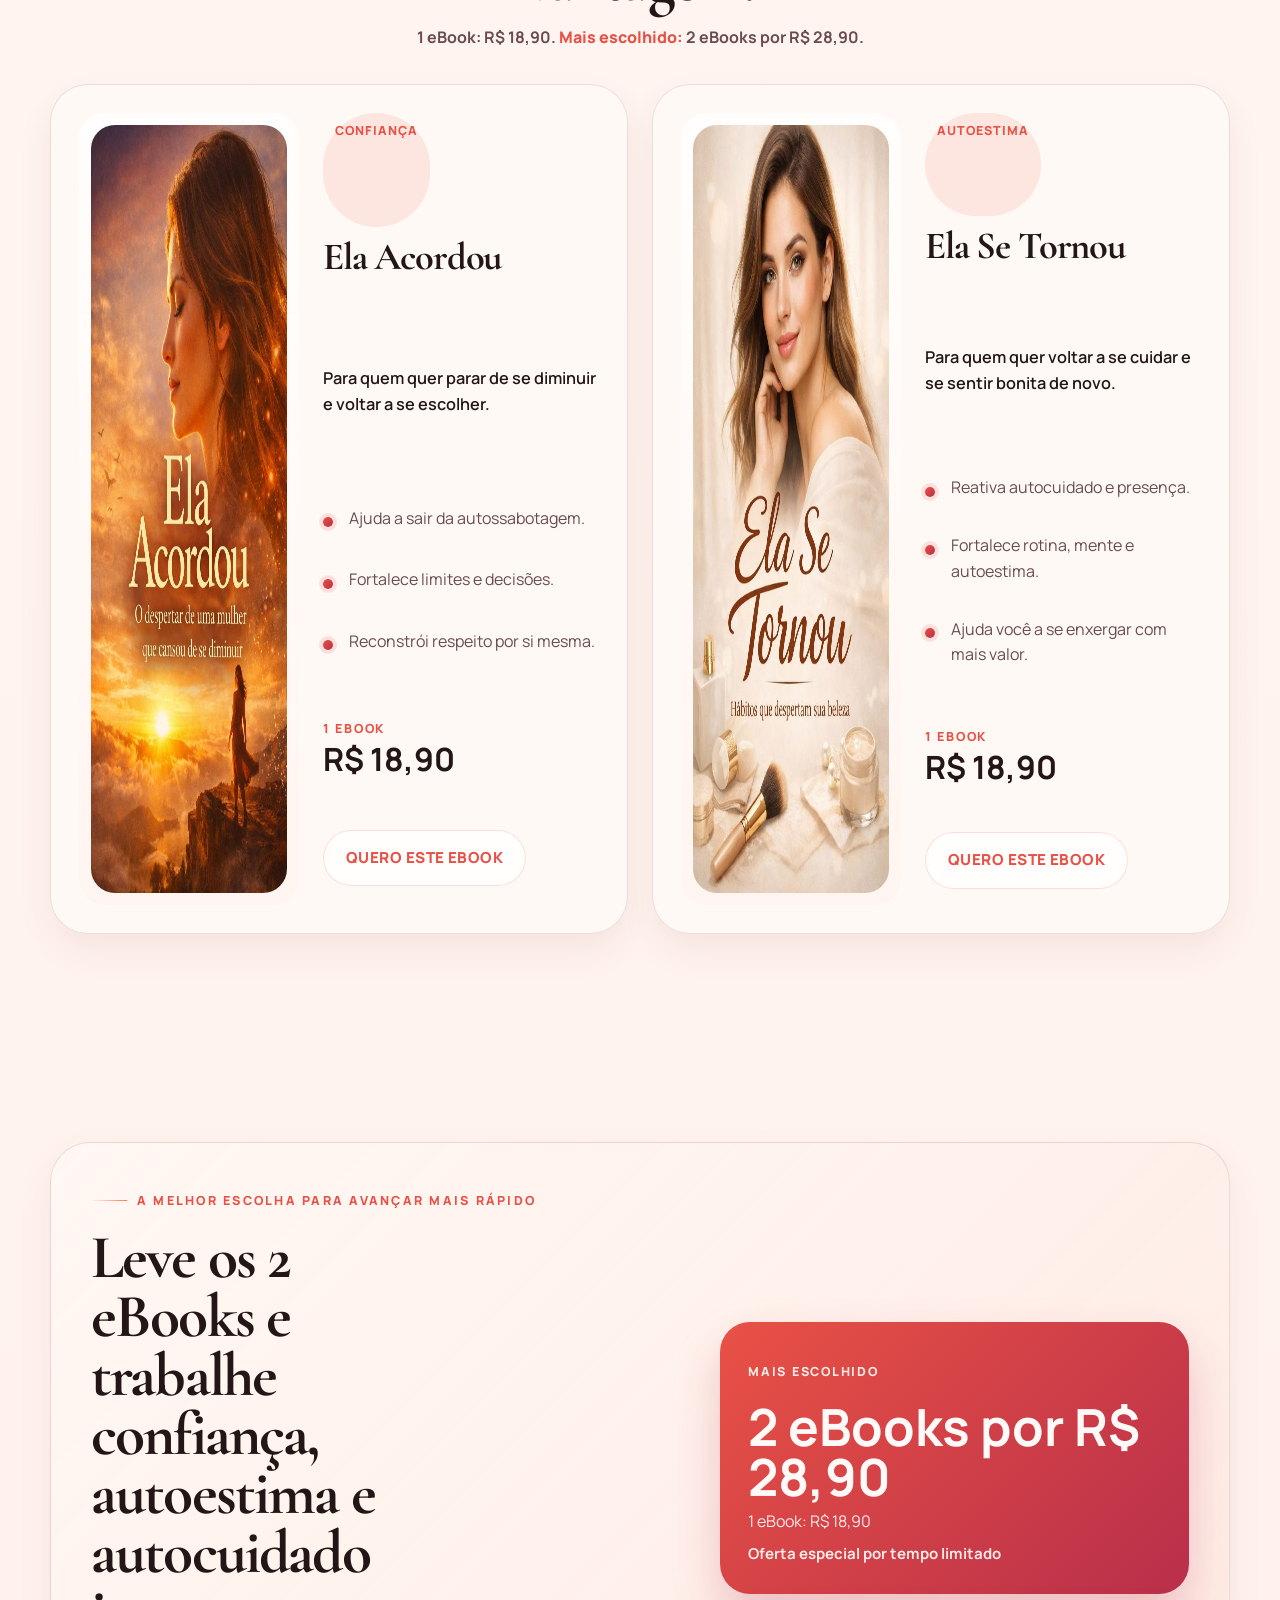
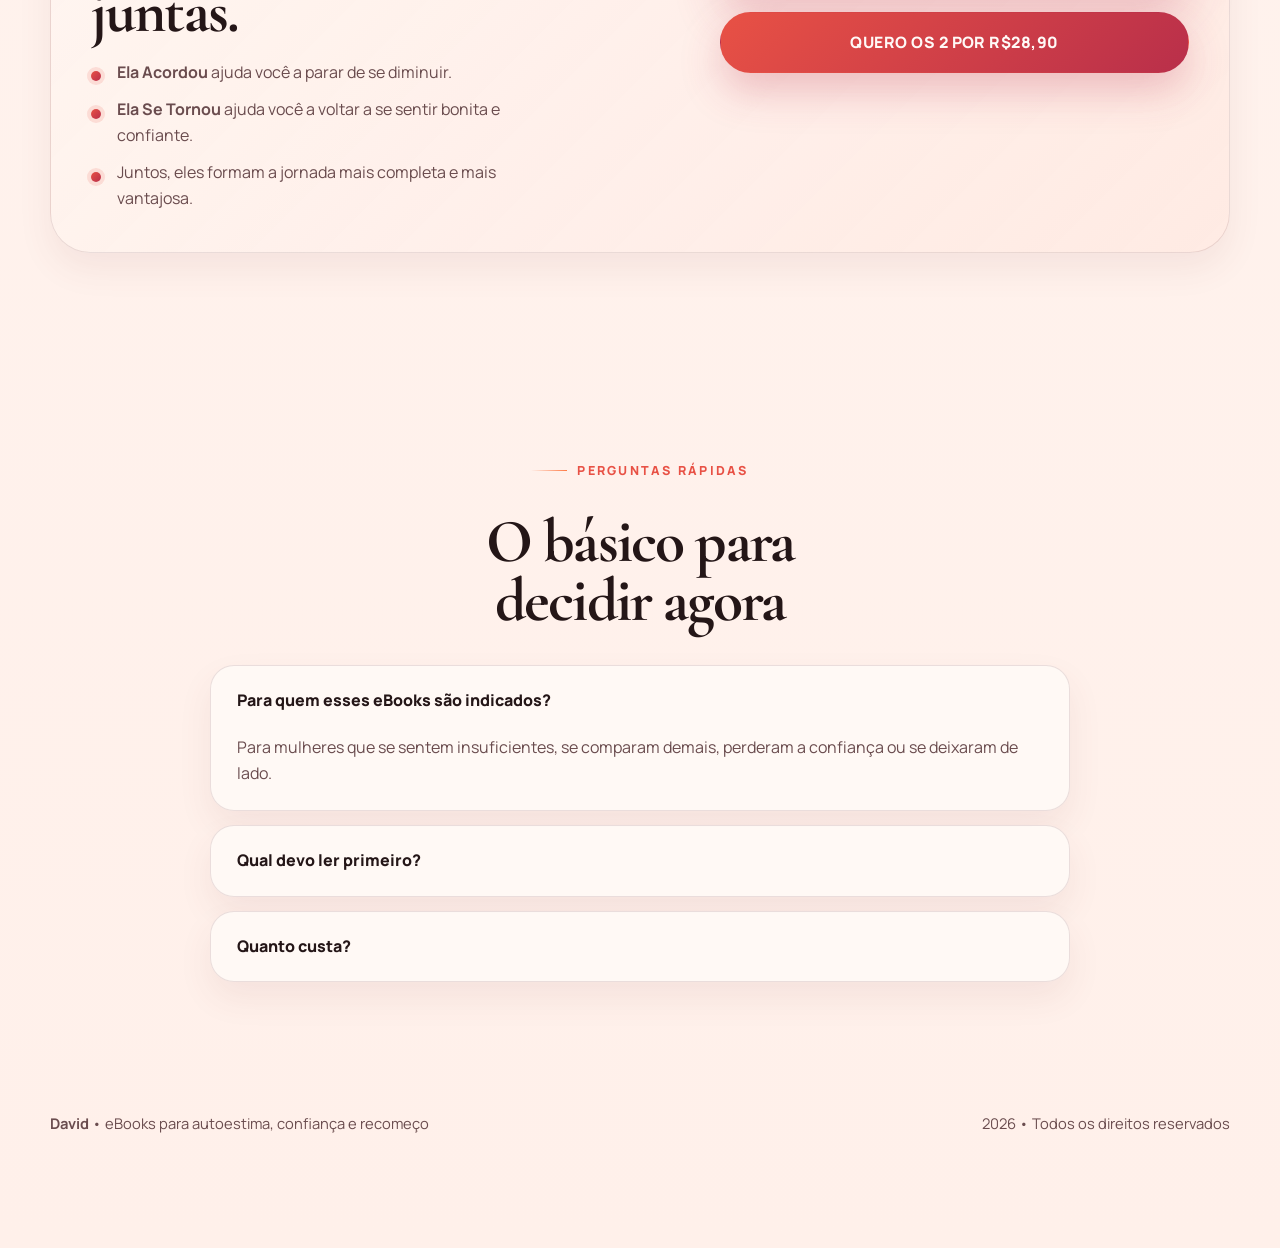
==== commit 778a688e: "1" ====
--- a/livros/index.html
+++ b/livros/index.html
@@ -30,17 +30,16 @@
           <small>Autoestima, confiança e recomeço</small>
         </span>
       </a>
-      <nav class="topbar-actions" aria-label="Ação rápida">
-        <a
-          class="btn btn-primary btn-sm"
-          href="https://wa.me/558597004668"
-          target="_blank"
-          rel="noopener noreferrer"
-          data-wa-message="Oi, David! Quero aproveitar os 2 ebooks por R$ 28,90: Ela Acordou + Ela Se Tornou. Pode me passar os próximos passos?"
-        >
-          Quero os 2 por R$28,90
-        </a>
-      </nav>
+
+      <a
+        class="btn btn-primary btn-sm"
+        href="https://wa.me/558597004668"
+        target="_blank"
+        rel="noopener noreferrer"
+        data-wa-message="Oi, David! Quero aproveitar os 2 ebooks por R$ 28,90: Ela Acordou + Ela Se Tornou. Pode me passar os próximos passos?"
+      >
+        Quero os 2 por R$28,90
+      </a>
     </div>
   </header>
 
@@ -49,90 +48,105 @@
       <div class="container hero-grid">
         <div class="hero-copy">
           <p class="eyebrow">Para mulheres que querem se reencontrar</p>
-          <h1>
-            Pare de se sentir insuficiente e volte a se sentir bonita, confiante e no controle da sua vida.
-          </h1>
+          <h1>Pare de se sentir insuficiente e volte a se sentir bonita, confiante e no controle da sua vida.</h1>
 
           <div class="hero-intro">
-            <p class="hero-text">
-              Se você anda se deixando de lado, se sentindo menos e sem confiança...
-            </p>
-            <p class="hero-text">
-              Esses livros vão te ajudar a recuperar sua autoestima e voltar a se sentir bem com você mesma.
-            </p>
-          </div>
-
-          <div class="hero-proof" aria-label="Preços dos ebooks">
-            <div class="proof-card">
-              <span class="proof-label">1 eBook</span>
+            <p>Se você anda se deixando de lado, se sentindo menos e sem confiança...</p>
+            <p>Esses eBooks vão te ajudar a recuperar sua autoestima e voltar a se sentir bem com você mesma.</p>
+          </div>
+
+          <ul class="hero-list">
+            <li>Baixa autoestima e sensação de insuficiência</li>
+            <li>Comparação constante e perda de confiança</li>
+            <li>Falta de autocuidado e dificuldade de se priorizar</li>
+          </ul>
+
+          <div class="hero-actions">
+            <a
+              class="btn btn-primary btn-lg btn-main-cta"
+              href="https://wa.me/558597004668"
+              target="_blank"
+              rel="noopener noreferrer"
+              data-wa-message="Oi, David! Quero aproveitar os 2 ebooks por R$ 28,90: Ela Acordou + Ela Se Tornou. Pode me passar os próximos passos?"
+            >
+              QUERO OS 2 POR R$28,90
+            </a>
+            <a class="btn btn-secondary btn-lg" href="#livros">QUERO ME SENTIR MELHOR AGORA</a>
+          </div>
+        </div>
+
+        <aside class="offer-panel" aria-label="Oferta principal dos ebooks">
+          <p class="offer-kicker">Oferta especial por tempo limitado</p>
+
+          <div class="offer-visual">
+            <article class="cover-card cover-card-main">
+              <img
+                src="capa%20ela%20acordou.jpg"
+                alt="Capa do livro Ela Acordou"
+                width="512"
+                height="768"
+              >
+            </article>
+            <article class="cover-card cover-card-secondary">
+              <img
+                src="capa%20ela%20se%20tornou.jpg"
+                alt="Capa do livro Ela Se Tornou"
+                width="512"
+                height="768"
+              >
+            </article>
+          </div>
+
+          <div class="offer-prices">
+            <div class="price-option">
+              <span>1 eBook</span>
               <strong>R$ 18,90</strong>
-              <span>Leitura individual</span>
-            </div>
-            <div class="proof-card proof-card-highlight">
-              <span class="proof-label proof-label-hot">🔥 MAIS ESCOLHIDO</span>
-              <strong>2 eBooks<br>por R$ 28,90</strong>
-              <span>Mais vantagem e jornada completa</span>
-            </div>
-          </div>
-
-          <ul class="hero-list">
-            <li>Se sente insuficiente e se compara o tempo todo</li>
-            <li>Se deixou de lado e parou de se cuidar</li>
-            <li>Sente que perdeu sua confiança</li>
-          </ul>
-
-          <div class="hero-cta-stack">
-            <p class="offer-urgency">⚠️ Oferta por tempo limitado</p>
-            <div class="hero-actions">
-              <a class="btn btn-secondary btn-lg" href="#livros">QUERO ME SENTIR MELHOR AGORA</a>
-              <a
-                class="btn btn-primary btn-lg btn-main-cta"
-                href="https://wa.me/558597004668"
-                target="_blank"
-                rel="noopener noreferrer"
-                data-wa-message="Oi, David! Quero aproveitar os 2 ebooks por R$ 28,90: Ela Acordou + Ela Se Tornou. Pode me passar os próximos passos?"
-              >
-                QUERO OS 2 POR R$28,90
-              </a>
-            </div>
-          </div>
-        </div>
-
-        <div class="hero-visual" aria-label="Capas dos livros de David">
-          <div class="hero-badge">⚠️ Oferta por tempo limitado</div>
-          <article class="cover-card cover-card-main">
-            <img
-              src="capa%20ela%20acordou.jpg"
-              alt="Capa do livro Ela Acordou"
-              width="512"
-              height="768"
-            >
-          </article>
-          <article class="cover-card cover-card-secondary">
-            <img
-              src="capa%20ela%20se%20tornou.jpg"
-              alt="Capa do livro Ela Se Tornou"
-              width="512"
-              height="768"
-            >
-          </article>
-        </div>
-      </div>
-    </section>
-
-    <section class="section intent-section" id="identificacao" data-reveal>
+            </div>
+
+            <div class="price-option price-option-featured">
+              <span>MAIS ESCOLHIDO</span>
+              <strong>2 eBooks por R$ 28,90</strong>
+              <small>Economize R$ 8,90</small>
+            </div>
+          </div>
+
+          <a
+            class="btn btn-primary btn-lg btn-main-cta"
+            href="https://wa.me/558597004668"
+            target="_blank"
+            rel="noopener noreferrer"
+            data-wa-message="Oi, David! Quero aproveitar os 2 ebooks por R$ 28,90: Ela Acordou + Ela Se Tornou. Pode me passar os próximos passos?"
+          >
+            QUERO OS 2 POR R$28,90
+          </a>
+
+          <p class="offer-note">Compra e atendimento direto no WhatsApp.</p>
+        </aside>
+      </div>
+    </section>
+
+    <section class="section pain-section" id="identificacao" data-reveal>
       <div class="container">
         <div class="section-heading section-heading-center">
-          <p class="eyebrow">Você vai se reconhecer aqui</p>
-          <h2>Se você se sente assim, esses livros são pra você:</h2>
-        </div>
-
-        <div class="intent-panel">
-          <ul class="intent-list">
-            <li>Se sente insuficiente e se compara o tempo todo</li>
-            <li>Se deixou de lado e parou de se cuidar</li>
-            <li>Sente que perdeu sua confiança</li>
-          </ul>
+          <p class="eyebrow">Se isso pesa em você</p>
+          <h2>Esses eBooks são para você se hoje você...</h2>
+        </div>
+
+        <div class="pain-grid">
+          <article class="pain-card">
+            <h3>Se compara o tempo todo</h3>
+            <p>Você se olha e sente que sempre falta alguma coisa.</p>
+          </article>
+
+          <article class="pain-card">
+            <h3>Se deixou de lado</h3>
+            <p>O autocuidado foi ficando para depois e sua confiança caiu junto.</p>
+          </article>
+
+          <article class="pain-card">
+            <h3>Não se sente mais segura</h3>
+            <p>Você quer voltar a se enxergar com valor, força e beleza.</p>
+          </article>
         </div>
       </div>
     </section>
@@ -140,12 +154,10 @@
     <section class="section emotional-section" data-reveal>
       <div class="container">
         <div class="emotional-card">
-          <p class="eyebrow">Seu valor continua aí</p>
-          <h2>Você não nasceu pra se sentir insuficiente.</h2>
+          <p class="eyebrow">Seu valor não sumiu</p>
+          <h2>Você não nasceu para se sentir insuficiente.</h2>
           <p>Só esqueceu o quanto vale.</p>
-          <p>
-            Esses livros vão te ajudar a recuperar sua confiança e voltar a se enxergar com valor.
-          </p>
+          <p>Esses eBooks vão te ajudar a recuperar sua confiança e voltar a se enxergar com mais carinho, presença e valor.</p>
         </div>
       </div>
     </section>
@@ -153,10 +165,10 @@
     <section class="section books-section" id="livros" data-reveal>
       <div class="container">
         <div class="section-heading section-heading-center">
-          <p class="eyebrow">Escolha seu ponto de partida</p>
-          <h2>Comece com 1 eBook ou leve os 2 com mais vantagem.</h2>
+          <p class="eyebrow">Escolha como quer começar</p>
+          <h2>Você pode começar com 1 eBook ou levar os 2 com mais vantagem.</h2>
           <p class="section-subtitle">
-            1 eBook: <strong>R$ 18,90</strong>. <span class="highlight-inline">🔥 Mais escolhido:</span> 2 eBooks por <strong>R$ 28,90</strong>.
+            <strong>1 eBook: R$ 18,90.</strong> <span class="highlight-inline">Mais escolhido:</span> <strong>2 eBooks por R$ 28,90.</strong>
           </p>
         </div>
 
@@ -171,30 +183,32 @@
                 height="768"
               >
             </div>
+
             <div class="book-content">
               <span class="book-tag">Confiança</span>
               <h3>Ela Acordou</h3>
-              <p class="book-subtitle">
-                Para quem quer parar de se diminuir e voltar a se escolher.
-              </p>
+              <p class="book-subtitle">Para quem quer parar de se diminuir e voltar a se escolher.</p>
+
               <ul class="book-list">
                 <li>Ajuda a sair da autossabotagem.</li>
                 <li>Fortalece limites e decisões.</li>
                 <li>Reconstrói respeito por si mesma.</li>
               </ul>
+
               <div class="book-footer">
                 <div class="price-box">
                   <span>1 eBook</span>
                   <strong>R$ 18,90</strong>
                 </div>
+
                 <a
-                  class="btn btn-primary"
+                  class="btn btn-secondary"
                   href="https://wa.me/558597004668"
                   target="_blank"
                   rel="noopener noreferrer"
                   data-wa-message="Oi, David! Quero comprar o ebook Ela Acordou por R$ 18,90. Pode me passar os próximos passos?"
                 >
-                  QUERO ESTE EBOOK POR R$18,90
+                  QUERO ESTE EBOOK
                 </a>
               </div>
             </div>
@@ -210,30 +224,32 @@
                 height="768"
               >
             </div>
+
             <div class="book-content">
               <span class="book-tag">Autoestima</span>
               <h3>Ela Se Tornou</h3>
-              <p class="book-subtitle">
-                Para quem quer voltar a se cuidar e se sentir bonita de novo.
-              </p>
+              <p class="book-subtitle">Para quem quer voltar a se cuidar e se sentir bonita de novo.</p>
+
               <ul class="book-list">
                 <li>Reativa autocuidado e presença.</li>
                 <li>Fortalece rotina, mente e autoestima.</li>
                 <li>Ajuda você a se enxergar com mais valor.</li>
               </ul>
+
               <div class="book-footer">
                 <div class="price-box">
                   <span>1 eBook</span>
                   <strong>R$ 18,90</strong>
                 </div>
+
                 <a
-                  class="btn btn-primary"
+                  class="btn btn-secondary"
                   href="https://wa.me/558597004668"
                   target="_blank"
                   rel="noopener noreferrer"
                   data-wa-message="Oi, David! Quero comprar o ebook Ela Se Tornou por R$ 18,90. Pode me passar os próximos passos?"
                 >
-                  QUERO ESTE EBOOK POR R$18,90
+                  QUERO ESTE EBOOK
                 </a>
               </div>
             </div>
@@ -242,34 +258,36 @@
       </div>
     </section>
 
-    <section class="section collection-section" id="colecao" data-reveal>
-      <div class="container collection-card">
-        <div class="collection-copy">
-          <p class="eyebrow">Oferta principal</p>
-          <h2>Leve os 2 eBooks e cuide da sua autoestima por completo.</h2>
-          <p>
-            Um te ajuda a parar de se diminuir. O outro te ajuda a se sentir bonita, confiante e presente de novo.
-          </p>
-        </div>
-
-        <div class="collection-cta">
-          <div class="collection-price">
-            <span class="proof-label proof-label-hot">🔥 MAIS ESCOLHIDO</span>
+    <section class="section bundle-section" id="combo" data-reveal>
+      <div class="container bundle-card">
+        <div class="bundle-copy">
+          <p class="eyebrow">A melhor escolha para avançar mais rápido</p>
+          <h2>Leve os 2 eBooks e trabalhe confiança, autoestima e autocuidado juntas.</h2>
+
+          <ul class="bundle-list">
+            <li><strong>Ela Acordou</strong> ajuda você a parar de se diminuir.</li>
+            <li><strong>Ela Se Tornou</strong> ajuda você a voltar a se sentir bonita e confiante.</li>
+            <li>Juntos, eles formam a jornada mais completa e mais vantajosa.</li>
+          </ul>
+        </div>
+
+        <div class="bundle-cta">
+          <div class="bundle-price-block">
+            <p class="bundle-label">MAIS ESCOLHIDO</p>
             <strong>2 eBooks por R$ 28,90</strong>
-            <small class="price-compare">1 eBook: R$ 18,90</small>
-          </div>
-          <p class="offer-urgency">⚠️ Oferta por tempo limitado</p>
-          <div class="collection-buttons">
-            <a
-              class="btn btn-primary btn-lg btn-main-cta"
-              href="https://wa.me/558597004668"
-              target="_blank"
-              rel="noopener noreferrer"
-              data-wa-message="Oi, David! Quero aproveitar os 2 ebooks por R$ 28,90: Ela Acordou + Ela Se Tornou. Pode me passar os próximos passos?"
-            >
-              QUERO OS 2 POR R$28,90
-            </a>
-          </div>
+            <span>1 eBook: R$ 18,90</span>
+            <small>Oferta especial por tempo limitado</small>
+          </div>
+
+          <a
+            class="btn btn-primary btn-lg btn-main-cta"
+            href="https://wa.me/558597004668"
+            target="_blank"
+            rel="noopener noreferrer"
+            data-wa-message="Oi, David! Quero aproveitar os 2 ebooks por R$ 28,90: Ela Acordou + Ela Se Tornou. Pode me passar os próximos passos?"
+          >
+            QUERO OS 2 POR R$28,90
+          </a>
         </div>
       </div>
     </section>
@@ -283,24 +301,18 @@
 
         <div class="faq-list">
           <details class="faq-item" open>
-            <summary>Para quem esses livros são indicados?</summary>
-            <p>
-              Para mulheres que se sentem insuficientes, se comparam demais, perderam a confiança ou se deixaram de lado.
-            </p>
+            <summary>Para quem esses eBooks são indicados?</summary>
+            <p>Para mulheres que se sentem insuficientes, se comparam demais, perderam a confiança ou se deixaram de lado.</p>
           </details>
 
           <details class="faq-item">
             <summary>Qual devo ler primeiro?</summary>
-            <p>
-              Comece por <strong>Ela Acordou</strong> se hoje você precisa se posicionar. Comece por <strong>Ela Se Tornou</strong> se quer voltar a se cuidar e se sentir bonita. Se quiser a jornada completa, leve os dois.
-            </p>
+            <p>Comece por <strong>Ela Acordou</strong> se você precisa se posicionar. Comece por <strong>Ela Se Tornou</strong> se quer voltar a se cuidar e se sentir bonita. Se quiser a experiência mais completa, leve os dois.</p>
           </details>
 
           <details class="faq-item">
             <summary>Quanto custa?</summary>
-            <p>
-              <strong>1 eBook: R$ 18,90.</strong> <strong>2 eBooks: R$ 28,90.</strong> O atendimento e a compra acontecem direto no WhatsApp.
-            </p>
+            <p><strong>1 eBook: R$ 18,90.</strong> <strong>2 eBooks: R$ 28,90.</strong> O atendimento e a compra acontecem direto no WhatsApp.</p>
           </details>
         </div>
       </div>
@@ -317,8 +329,9 @@
   <div class="sticky-cta" data-sticky>
     <div class="sticky-copy">
       <strong>2 eBooks por R$ 28,90</strong>
-      <span>Oferta por tempo limitado</span>
+      <span>Oferta especial por tempo limitado</span>
     </div>
+
     <a
       class="btn btn-primary btn-main-cta"
       href="https://wa.me/558597004668"
--- a/livros/styles.css
+++ b/livros/styles.css
@@ -1,19 +1,21 @@
 :root {
-  --bg: #f8f0e5;
-  --bg-soft: #fff9f3;
-  --surface: rgba(255, 248, 240, 0.82);
-  --surface-strong: #fffaf5;
-  --text: #2f1c14;
-  --text-soft: #6e5145;
-  --border: rgba(118, 74, 44, 0.16);
-  --shadow: 0 22px 70px rgba(93, 46, 16, 0.14);
-  --shadow-soft: 0 18px 34px rgba(93, 46, 16, 0.08);
-  --accent: #bb6d34;
-  --accent-strong: #8e421e;
-  --accent-light: #f6d4b7;
-  --gold: #d7a04d;
-  --radius-lg: 32px;
-  --radius-md: 22px;
+  --bg: #fff6f2;
+  --bg-soft: #fffaf7;
+  --surface: rgba(255, 250, 247, 0.9);
+  --surface-strong: #fffdfb;
+  --text: #241617;
+  --text-soft: #6a4c4e;
+  --line: rgba(109, 62, 64, 0.14);
+  --accent: #ff7a45;
+  --accent-strong: #e85145;
+  --accent-deep: #b92f4a;
+  --accent-soft: #ffe0d7;
+  --success: #277552;
+  --shadow: 0 24px 70px rgba(130, 67, 59, 0.14);
+  --shadow-soft: 0 16px 34px rgba(130, 67, 59, 0.08);
+  --radius-xl: 36px;
+  --radius-lg: 26px;
+  --radius-md: 20px;
   --radius-sm: 16px;
   --container: 1180px;
 }
@@ -28,13 +30,13 @@
 
 body {
   margin: 0;
+  min-height: 100vh;
   font-family: "Manrope", sans-serif;
   color: var(--text);
   background:
-    radial-gradient(circle at top left, rgba(255, 220, 180, 0.7), transparent 34%),
-    radial-gradient(circle at right 10% top 15%, rgba(213, 160, 77, 0.18), transparent 28%),
-    linear-gradient(180deg, #fff7f0 0%, var(--bg) 30%, #f5ede3 100%);
-  min-height: 100vh;
+    radial-gradient(circle at left top, rgba(255, 164, 122, 0.28), transparent 28%),
+    radial-gradient(circle at right 16% top 14%, rgba(233, 81, 69, 0.12), transparent 24%),
+    linear-gradient(180deg, #fff9f6 0%, var(--bg) 34%, #fff0ea 100%);
   line-height: 1.6;
   overflow-x: hidden;
 }
@@ -58,25 +60,25 @@
 
 .page-glow {
   position: fixed;
-  width: 420px;
-  height: 420px;
+  width: 460px;
+  height: 460px;
   border-radius: 50%;
-  filter: blur(90px);
-  opacity: 0.32;
+  filter: blur(100px);
+  opacity: 0.34;
   z-index: -1;
   pointer-events: none;
 }
 
 .page-glow-left {
-  left: -140px;
-  top: 140px;
-  background: rgba(246, 186, 119, 0.85);
+  left: -160px;
+  top: 80px;
+  background: rgba(255, 158, 112, 0.56);
 }
 
 .page-glow-right {
-  right: -140px;
-  top: 340px;
-  background: rgba(221, 171, 141, 0.72);
+  right: -180px;
+  top: 320px;
+  background: rgba(221, 74, 118, 0.24);
 }
 
 .container {
@@ -85,25 +87,25 @@
 }
 
 .section {
-  padding: 96px 0;
   position: relative;
+  padding: 104px 0;
 }
 
 .topbar {
   position: sticky;
   top: 0;
   z-index: 20;
-  backdrop-filter: blur(14px);
-  background: rgba(255, 248, 240, 0.72);
-  border-bottom: 1px solid rgba(118, 74, 44, 0.08);
+  backdrop-filter: blur(18px);
+  background: rgba(255, 250, 247, 0.84);
+  border-bottom: 1px solid rgba(109, 62, 64, 0.08);
 }
 
 .topbar-inner {
   display: flex;
   align-items: center;
   justify-content: space-between;
-  gap: 24px;
-  min-height: 86px;
+  gap: 20px;
+  min-height: 84px;
 }
 
 .brand {
@@ -118,12 +120,12 @@
   width: 48px;
   height: 48px;
   border-radius: 18px;
+  background: linear-gradient(135deg, var(--accent-strong) 0%, var(--accent-deep) 100%);
+  color: #fff8f5;
+  box-shadow: var(--shadow-soft);
   font-family: "Cormorant Garamond", serif;
   font-size: 1.9rem;
   font-weight: 700;
-  color: #fffaf6;
-  background: linear-gradient(135deg, #7e4022 0%, #d79d55 100%);
-  box-shadow: var(--shadow-soft);
 }
 
 .brand-text {
@@ -133,33 +135,13 @@
 }
 
 .brand-text strong {
-  font-size: 1.1rem;
+  font-size: 1.06rem;
   letter-spacing: 0.02em;
 }
 
 .brand-text small {
   color: var(--text-soft);
   font-size: 0.82rem;
-}
-
-.topbar-actions {
-  display: flex;
-  gap: 12px;
-}
-
-.hero {
-  padding: 56px 0 88px;
-}
-
-.hero-grid {
-  display: grid;
-  grid-template-columns: 1.05fr 0.95fr;
-  gap: 44px;
-  align-items: center;
-}
-
-.hero-copy {
-  animation: fade-up 0.85s ease both;
 }
 
 .eyebrow {
@@ -176,7 +158,7 @@
 
 .eyebrow::before {
   content: "";
-  width: 34px;
+  width: 36px;
   height: 1px;
   background: linear-gradient(90deg, transparent, var(--accent));
 }
@@ -186,100 +168,123 @@
 h3 {
   margin: 0;
   font-family: "Cormorant Garamond", serif;
-  line-height: 0.95;
+  line-height: 0.96;
   letter-spacing: -0.03em;
 }
 
 h1 {
-  font-size: clamp(3.4rem, 7vw, 5.8rem);
+  font-size: clamp(3.1rem, 6vw, 5.6rem);
+}
+
+h2 {
+  font-size: clamp(2.6rem, 4.8vw, 4.2rem);
+}
+
+h3 {
+  font-size: clamp(2rem, 3vw, 2.8rem);
+}
+
+.section-heading {
+  display: grid;
+  gap: 14px;
+  margin-bottom: 34px;
+}
+
+.section-heading-center {
+  justify-items: center;
+  text-align: center;
+}
+
+.section-heading h2 {
   max-width: 13ch;
 }
 
-h2 {
-  font-size: clamp(2.6rem, 5vw, 4rem);
-  max-width: 14ch;
-}
-
-h3 {
-  font-size: clamp(2rem, 3vw, 2.7rem);
-}
-
-.hero-text,
-.section-subtitle,
-.manifesto-copy p,
-.collection-copy p,
-.intent-card p,
-.book-subtitle,
+.section-subtitle {
+  margin: 0;
+  max-width: 58ch;
+  color: var(--text-soft);
+  font-size: 1rem;
+}
+
+.highlight-inline {
+  color: var(--accent-strong);
+  font-weight: 800;
+}
+
+.hero {
+  padding: 60px 0 96px;
+}
+
+.hero-grid {
+  display: grid;
+  grid-template-columns: minmax(0, 1.05fr) minmax(360px, 0.95fr);
+  gap: 42px;
+  align-items: center;
+}
+
+.hero-copy,
+.offer-panel {
+  animation: fade-up 0.85s ease both;
+}
+
+.hero-copy h1 {
+  max-width: 10.8ch;
+}
+
+.hero-intro {
+  display: grid;
+  gap: 12px;
+  margin-top: 24px;
+  max-width: 46ch;
+}
+
+.hero-intro p {
+  margin: 0;
+  color: var(--text-soft);
+  font-size: 1.04rem;
+}
+
+.hero-list,
 .book-list,
-.faq-item p {
-  color: var(--text-soft);
-}
-
-.hero-text {
-  margin: 22px 0 0;
-  max-width: 58ch;
-  font-size: 1.06rem;
-}
-
-.hero-proof {
-  display: flex;
-  flex-wrap: wrap;
-  gap: 14px;
-  margin: 30px 0 0;
-}
-
-.proof-card {
-  min-width: 160px;
-  padding: 16px 18px;
-  border-radius: var(--radius-sm);
-  background: rgba(255, 250, 244, 0.78);
-  border: 1px solid rgba(118, 74, 44, 0.1);
-  box-shadow: var(--shadow-soft);
-}
-
-.proof-card strong {
-  display: block;
-  font-size: 1.02rem;
-}
-
-.proof-card span {
-  color: var(--text-soft);
-  font-size: 0.88rem;
-}
-
-.hero-list {
-  display: grid;
-  gap: 12px;
-  margin: 28px 0 0;
+.bundle-list {
+  margin: 0;
   padding: 0;
   list-style: none;
-  max-width: 60ch;
+}
+
+.hero-list {
+  display: grid;
+  gap: 12px;
+  margin-top: 28px;
+  max-width: 42ch;
 }
 
 .hero-list li,
-.book-list li {
+.book-list li,
+.bundle-list li {
   position: relative;
-  padding-left: 28px;
+  padding-left: 26px;
 }
 
 .hero-list li::before,
-.book-list li::before {
+.book-list li::before,
+.bundle-list li::before {
   content: "";
   position: absolute;
+  top: 0.72em;
   left: 0;
-  top: 0.62em;
-  width: 12px;
-  height: 12px;
+  width: 10px;
+  height: 10px;
   border-radius: 50%;
-  background: radial-gradient(circle at 35% 35%, #ffe7c6 0%, var(--accent) 65%, #7e4022 100%);
-  box-shadow: 0 0 0 5px rgba(187, 109, 52, 0.12);
+  background: linear-gradient(135deg, var(--accent-strong), var(--accent-deep));
+  box-shadow: 0 0 0 4px rgba(232, 81, 69, 0.14);
 }
 
 .hero-actions {
-  display: flex;
-  flex-wrap: wrap;
+  display: grid;
   gap: 14px;
-  margin-top: 36px;
+  max-width: 420px;
+  margin-top: 32px;
 }
 
 .btn {
@@ -292,7 +297,7 @@
   border-radius: 999px;
   font-size: 0.95rem;
   font-weight: 800;
-  letter-spacing: 0.01em;
+  letter-spacing: 0.03em;
   transition:
     transform 180ms ease,
     box-shadow 180ms ease,
@@ -305,162 +310,218 @@
 }
 
 .btn:focus-visible {
-  outline: 3px solid rgba(187, 109, 52, 0.24);
+  outline: 3px solid rgba(232, 81, 69, 0.22);
   outline-offset: 4px;
 }
 
-.btn-primary {
-  color: #fff8f2;
-  background: linear-gradient(135deg, var(--accent-strong) 0%, var(--gold) 100%);
-  box-shadow: 0 18px 40px rgba(142, 66, 30, 0.24);
-}
-
-.btn-primary:hover {
-  box-shadow: 0 22px 48px rgba(142, 66, 30, 0.3);
-}
-
-.btn-secondary {
-  color: var(--accent-strong);
-  background: rgba(255, 250, 245, 0.7);
-  border-color: rgba(118, 74, 44, 0.18);
+.btn-sm {
+  padding: 12px 18px;
+  font-size: 0.86rem;
 }
 
 .btn-lg {
   padding: 17px 28px;
-  font-size: 1rem;
-}
-
-.btn-sm {
-  padding: 12px 18px;
-  font-size: 0.88rem;
-}
-
-.hero-visual {
+  font-size: 0.98rem;
+}
+
+.btn-primary {
+  background: linear-gradient(135deg, var(--accent-strong) 0%, var(--accent-deep) 100%);
+  color: #fff9f7;
+  box-shadow: 0 18px 40px rgba(185, 47, 74, 0.26);
+}
+
+.btn-primary:hover {
+  box-shadow: 0 22px 48px rgba(185, 47, 74, 0.32);
+}
+
+.btn-secondary {
+  background: rgba(255, 255, 255, 0.78);
+  border-color: rgba(232, 81, 69, 0.18);
+  color: var(--accent-strong);
+}
+
+.btn-main-cta {
+  min-height: 60px;
+  animation: breathe 2.8s ease-in-out infinite;
+}
+
+.offer-panel {
+  display: grid;
+  gap: 20px;
+  padding: 28px;
+  border-radius: calc(var(--radius-xl) + 4px);
+  background: linear-gradient(180deg, rgba(255, 252, 250, 0.96), rgba(255, 242, 235, 0.92));
+  border: 1px solid var(--line);
+  box-shadow: var(--shadow);
+}
+
+.offer-kicker {
+  justify-self: start;
+  margin: 0;
+  padding: 10px 14px;
+  border-radius: 999px;
+  background: rgba(232, 81, 69, 0.12);
+  border: 1px solid rgba(232, 81, 69, 0.14);
+  color: var(--accent-strong);
+  font-size: 0.84rem;
+  font-weight: 800;
+}
+
+.offer-visual {
   position: relative;
   display: grid;
-  align-items: center;
-  justify-items: center;
-  min-height: 640px;
-  animation: fade-up 1s ease 0.1s both;
-}
-
-.hero-badge {
-  position: absolute;
-  top: 40px;
-  right: 24px;
-  z-index: 3;
-  padding: 12px 18px;
-  border-radius: 999px;
-  font-size: 0.82rem;
-  font-weight: 800;
-  color: #fff7f1;
-  background: rgba(72, 34, 18, 0.85);
+  grid-template-columns: repeat(2, minmax(0, 1fr));
+  gap: 16px;
+  align-items: end;
+}
+
+.cover-card {
+  padding: 12px;
+  border-radius: calc(var(--radius-lg) + 6px);
+  background: rgba(255, 255, 255, 0.94);
+  border: 1px solid rgba(109, 62, 64, 0.1);
   box-shadow: var(--shadow-soft);
-}
-
-.cover-card {
-  position: absolute;
-  width: min(100%, 318px);
-  padding: 14px;
-  border-radius: calc(var(--radius-lg) + 10px);
-  background: linear-gradient(180deg, rgba(255, 250, 244, 0.95), rgba(255, 243, 231, 0.75));
-  border: 1px solid rgba(118, 74, 44, 0.1);
-  box-shadow: var(--shadow);
-  overflow: hidden;
-  transform-origin: center;
-}
-
-.cover-card::after {
-  content: "";
-  position: absolute;
-  inset: 0;
-  border-radius: inherit;
-  background: linear-gradient(180deg, rgba(255, 255, 255, 0.22), transparent 28%);
-  pointer-events: none;
 }
 
 .cover-card img {
   width: 100%;
-  height: auto;
-  border-radius: 26px;
+  border-radius: calc(var(--radius-lg) - 2px);
 }
 
 .cover-card-main {
-  left: 18px;
-  top: 92px;
-  transform: rotate(-8deg);
-  animation: float-main 7.5s ease-in-out infinite;
+  transform: rotate(-5deg);
 }
 
 .cover-card-secondary {
-  right: 12px;
-  bottom: 40px;
-  transform: rotate(8deg);
-  animation: float-secondary 8s ease-in-out infinite;
-}
-
-.section-heading {
+  transform: translateY(18px) rotate(5deg);
+}
+
+.offer-prices {
   display: grid;
   gap: 12px;
-  margin-bottom: 34px;
-}
-
-.section-heading h2 {
-  max-width: 13ch;
-}
-
-.section-heading-center {
-  justify-items: center;
+}
+
+.price-option {
+  display: grid;
+  gap: 6px;
+  padding: 18px 20px;
+  border-radius: var(--radius-md);
+  background: rgba(255, 255, 255, 0.8);
+  border: 1px solid rgba(109, 62, 64, 0.1);
+}
+
+.price-option span,
+.price-box span,
+.bundle-label {
+  color: var(--accent-strong);
+  font-size: 0.78rem;
+  font-weight: 800;
+  letter-spacing: 0.14em;
+  text-transform: uppercase;
+}
+
+.price-option strong {
+  font-size: 2rem;
+  line-height: 0.96;
+}
+
+.price-option small {
+  color: var(--success);
+  font-size: 0.92rem;
+  font-weight: 800;
+}
+
+.price-option-featured {
+  background: linear-gradient(135deg, var(--accent-strong) 0%, var(--accent-deep) 100%);
+  border-color: rgba(255, 255, 255, 0.18);
+  box-shadow: 0 24px 46px rgba(185, 47, 74, 0.24);
+}
+
+.price-option-featured span,
+.price-option-featured strong,
+.price-option-featured small {
+  color: #fff8f5;
+}
+
+.price-option-featured strong {
+  font-size: 2.35rem;
+}
+
+.offer-note {
+  margin: 0;
+  color: var(--text-soft);
   text-align: center;
-}
-
-.section-heading-center h2 {
-  max-width: 16ch;
-}
-
-.section-subtitle {
-  margin: 0;
-  max-width: 58ch;
-}
-
-.intent-grid,
-.books-grid,
-.manifesto-grid {
+  font-size: 0.92rem;
+}
+
+.pain-grid,
+.books-grid {
   display: grid;
   gap: 24px;
 }
 
-.intent-grid {
+.pain-grid {
   grid-template-columns: repeat(3, minmax(0, 1fr));
 }
 
-.intent-card,
+.pain-card,
 .book-card,
-.collection-card,
-.manifesto-card,
+.bundle-card,
+.emotional-card,
 .faq-item {
-  border: 1px solid var(--border);
+  border: 1px solid var(--line);
   background: var(--surface);
-  backdrop-filter: blur(10px);
   box-shadow: var(--shadow-soft);
 }
 
-.intent-card {
+.pain-card {
   padding: 28px;
-  border-radius: var(--radius-md);
-}
-
-.intent-index {
-  display: inline-flex;
-  margin-bottom: 18px;
-  color: var(--accent);
-  font-size: 0.84rem;
-  font-weight: 800;
-  letter-spacing: 0.16em;
-}
-
-.intent-card h3 {
+  border-radius: var(--radius-lg);
+}
+
+.pain-card h3 {
   margin-bottom: 12px;
+  font-size: clamp(1.7rem, 2.4vw, 2.2rem);
+}
+
+.pain-card p {
+  margin: 0;
+  color: var(--text-soft);
+}
+
+.emotional-section {
+  padding-top: 0;
+}
+
+.emotional-card {
+  display: grid;
+  gap: 14px;
+  max-width: 940px;
+  margin: 0 auto;
+  padding: 42px;
+  border-radius: calc(var(--radius-xl) + 4px);
+  background: linear-gradient(135deg, rgba(255, 248, 245, 0.98), rgba(255, 234, 229, 0.9));
+  text-align: center;
+}
+
+.emotional-card h2 {
+  max-width: 11ch;
+  margin: 0 auto;
+}
+
+.emotional-card p {
+  margin: 0;
+  color: var(--text-soft);
+  font-size: 1.04rem;
+}
+
+.emotional-card p:last-child {
+  max-width: 40ch;
+  margin: 0 auto;
+}
+
+.emotional-card .eyebrow {
+  justify-content: center;
 }
 
 .books-grid {
@@ -469,40 +530,32 @@
 
 .book-card {
   display: grid;
-  grid-template-columns: 0.9fr 1.1fr;
-  gap: 28px;
-  padding: 24px;
-  border-radius: calc(var(--radius-lg) + 6px);
-  align-items: center;
-}
-
-.book-card.featured {
-  background:
-    linear-gradient(180deg, rgba(255, 247, 238, 0.88), rgba(255, 243, 227, 0.82)),
-    var(--surface);
+  grid-template-columns: minmax(220px, 0.84fr) minmax(0, 1.16fr);
+  gap: 24px;
+  padding: 28px;
+  border-radius: calc(var(--radius-xl) + 2px);
 }
 
 .book-media {
   padding: 12px;
-  border-radius: var(--radius-md);
-  background: linear-gradient(180deg, rgba(255, 255, 255, 0.5), rgba(255, 245, 236, 0.3));
+  border-radius: var(--radius-lg);
+  background: linear-gradient(180deg, rgba(255, 255, 255, 0.72), rgba(255, 239, 233, 0.48));
 }
 
 .book-media img {
-  border-radius: 24px;
-  box-shadow: 0 18px 34px rgba(70, 35, 12, 0.12);
+  border-radius: calc(var(--radius-lg) - 2px);
 }
 
 .book-content {
   display: grid;
-  gap: 14px;
+  gap: 12px;
 }
 
 .book-tag {
   justify-self: start;
-  padding: 7px 12px;
+  padding: 8px 12px;
   border-radius: 999px;
-  background: rgba(214, 160, 77, 0.16);
+  background: rgba(232, 81, 69, 0.12);
   color: var(--accent-strong);
   font-size: 0.78rem;
   font-weight: 800;
@@ -512,27 +565,18 @@
 
 .book-subtitle {
   margin: 0;
+  color: var(--text);
   font-size: 1.02rem;
-}
-
-.book-quote {
-  margin: 0;
-  padding: 14px 16px;
-  border-radius: 18px;
-  border: 1px solid rgba(118, 74, 44, 0.1);
-  background: rgba(255, 249, 242, 0.78);
-  color: var(--text);
-  font-size: 0.96rem;
   font-weight: 600;
-  line-height: 1.5;
 }
 
 .book-list {
   display: grid;
   gap: 10px;
-  margin: 0;
-  padding: 0;
-  list-style: none;
+}
+
+.book-list li {
+  color: var(--text-soft);
 }
 
 .book-footer {
@@ -540,144 +584,78 @@
   flex-wrap: wrap;
   align-items: center;
   justify-content: space-between;
-  gap: 18px;
+  gap: 16px;
   margin-top: 8px;
 }
 
 .price-box {
   display: grid;
-  gap: 2px;
-}
-
-.price-box span,
-.collection-price span {
-  color: var(--text-soft);
-  font-size: 0.84rem;
-}
-
-.price-box strong,
-.collection-price strong {
-  font-size: 1.8rem;
+  gap: 4px;
+}
+
+.price-box strong {
+  font-size: 2rem;
   line-height: 1;
 }
 
-.collection-price {
-  display: grid;
-  gap: 4px;
-}
-
-.price-old,
-.price-save {
-  font-size: 0.92rem;
-}
-
-.price-old {
-  color: var(--text-soft);
-  text-decoration: line-through;
-}
-
-.price-save {
-  color: #2f7a42;
-  font-weight: 800;
-}
-
-.collection-card {
-  display: grid;
-  grid-template-columns: 1.1fr 0.9fr;
+.bundle-card {
+  display: grid;
+  grid-template-columns: minmax(0, 1fr) minmax(340px, 0.78fr);
   gap: 28px;
   padding: 40px;
-  border-radius: calc(var(--radius-lg) + 10px);
-  background:
-    linear-gradient(120deg, rgba(255, 250, 245, 0.86), rgba(246, 223, 198, 0.58)),
-    var(--surface);
-}
-
-.collection-copy h2 {
+  border-radius: calc(var(--radius-xl) + 4px);
+  background: linear-gradient(135deg, rgba(255, 247, 243, 0.98), rgba(255, 233, 226, 0.88));
+}
+
+.bundle-copy h2 {
+  max-width: 11ch;
   margin-bottom: 18px;
 }
 
-.collection-copy p {
-  margin: 0;
-  max-width: 60ch;
-}
-
-.collection-cta {
-  display: grid;
-  gap: 22px;
+.bundle-list {
+  display: grid;
+  gap: 12px;
+  max-width: 42ch;
+}
+
+.bundle-list li {
+  color: var(--text-soft);
+}
+
+.bundle-cta {
+  display: grid;
+  gap: 18px;
   align-content: center;
-  justify-items: start;
-  padding: 24px;
-  border-radius: var(--radius-md);
-  background: rgba(255, 252, 247, 0.72);
-}
-
-.collection-buttons {
-  display: flex;
-  flex-wrap: wrap;
-  gap: 12px;
-}
-
-.manifesto-grid {
-  grid-template-columns: 0.95fr 1.05fr;
-  align-items: stretch;
-}
-
-.manifesto-card,
-.manifesto-copy {
-  border-radius: calc(var(--radius-lg) + 8px);
-}
-
-.manifesto-card {
-  display: grid;
-  align-content: end;
-  min-height: 360px;
-  padding: 34px;
-  background:
-    linear-gradient(180deg, rgba(90, 42, 20, 0.18), rgba(90, 42, 20, 0.68)),
-    radial-gradient(circle at top left, rgba(255, 234, 195, 0.48), transparent 32%),
-    linear-gradient(135deg, #8b421f 0%, #d3a158 100%);
-  color: #fff7f2;
-}
-
-.manifesto-quote {
-  margin: 0;
-  font-family: "Cormorant Garamond", serif;
-  font-size: clamp(2.2rem, 4vw, 3.6rem);
-  line-height: 0.98;
-  letter-spacing: -0.03em;
-  max-width: 11ch;
-}
-
-.manifesto-author {
-  margin-top: 18px;
-  color: rgba(255, 247, 242, 0.85);
-  font-size: 0.92rem;
+}
+
+.bundle-price-block {
+  display: grid;
+  gap: 8px;
+  padding: 28px;
+  border-radius: calc(var(--radius-lg) + 4px);
+  background: linear-gradient(135deg, var(--accent-strong) 0%, var(--accent-deep) 100%);
+  color: #fff9f7;
+  box-shadow: 0 24px 48px rgba(185, 47, 74, 0.24);
+}
+
+.bundle-price-block strong {
+  font-size: clamp(2.4rem, 4vw, 3.4rem);
+  line-height: 0.96;
+}
+
+.bundle-price-block span,
+.bundle-price-block small,
+.bundle-price-block .bundle-label {
+  color: rgba(255, 248, 245, 0.92);
+}
+
+.bundle-price-block span {
+  font-size: 1rem;
+}
+
+.bundle-price-block small {
+  font-size: 0.94rem;
   font-weight: 700;
-  letter-spacing: 0.08em;
-  text-transform: uppercase;
-}
-
-.manifesto-copy {
-  display: grid;
-  align-content: center;
-  gap: 18px;
-  padding: 34px;
-  background: rgba(255, 250, 244, 0.7);
-  border: 1px solid var(--border);
-}
-
-.manifesto-copy h2 {
-  max-width: 13ch;
-}
-
-.manifesto-copy p {
-  margin: 0;
-}
-
-.text-link {
-  justify-self: start;
-  color: var(--accent-strong);
-  font-weight: 800;
 }
 
 .faq-list {
@@ -689,7 +667,7 @@
 
 .faq-item {
   padding: 0;
-  border-radius: 22px;
+  border-radius: 24px;
   overflow: hidden;
 }
 
@@ -697,6 +675,7 @@
   cursor: pointer;
   list-style: none;
   padding: 22px 26px;
+  color: var(--text);
   font-weight: 800;
 }
 
@@ -707,10 +686,11 @@
 .faq-item p {
   margin: 0;
   padding: 0 26px 24px;
+  color: var(--text-soft);
 }
 
 .footer {
-  padding: 26px 0 110px;
+  padding: 26px 0 112px;
 }
 
 .footer-inner {
@@ -739,10 +719,10 @@
   gap: 18px;
   padding: 16px 18px;
   border-radius: 24px;
-  background: rgba(54, 24, 12, 0.9);
-  color: #fff7f1;
-  border: 1px solid rgba(255, 255, 255, 0.12);
-  box-shadow: 0 24px 54px rgba(46, 20, 10, 0.32);
+  background: rgba(33, 21, 22, 0.94);
+  color: #fff8f5;
+  border: 1px solid rgba(255, 255, 255, 0.08);
+  box-shadow: 0 24px 54px rgba(36, 20, 22, 0.32);
   backdrop-filter: blur(14px);
   transition: transform 260ms ease;
 }
@@ -761,40 +741,7 @@
 }
 
 .sticky-copy span {
-  color: rgba(255, 247, 241, 0.8);
-  font-size: 0.88rem;
-}
-
-.support-fab {
-  position: fixed;
-  right: 18px;
-  bottom: 112px;
-  z-index: 31;
-  display: inline-flex;
-  align-items: center;
-  gap: 10px;
-  padding: 14px 16px;
-  border-radius: 999px;
-  background: linear-gradient(135deg, #1e8f52 0%, #26c46f 100%);
-  color: #f8fff9;
-  box-shadow: 0 18px 38px rgba(19, 95, 52, 0.28);
-  font-weight: 800;
-}
-
-.support-fab:hover {
-  transform: translateY(-2px);
-}
-
-.support-fab-label {
-  font-size: 0.86rem;
-  letter-spacing: 0.02em;
-  text-transform: uppercase;
-}
-
-.support-fab-icon {
-  padding: 7px 10px;
-  border-radius: 999px;
-  background: rgba(255, 255, 255, 0.16);
+  color: rgba(255, 248, 245, 0.8);
   font-size: 0.88rem;
 }
 
@@ -806,7 +753,7 @@
 
 .reveal-hidden {
   opacity: 0;
-  transform: translateY(32px);
+  transform: translateY(28px);
 }
 
 .is-visible {
@@ -819,88 +766,75 @@
     opacity: 0;
     transform: translateY(24px);
   }
+
   to {
     opacity: 1;
     transform: translateY(0);
   }
 }
 
-@keyframes float-main {
+@keyframes breathe {
   0%,
   100% {
-    transform: rotate(-8deg) translateY(0);
-  }
+    transform: scale(1);
+    box-shadow: 0 18px 40px rgba(185, 47, 74, 0.26);
+  }
+
   50% {
-    transform: rotate(-6deg) translateY(-14px);
-  }
-}
-
-@keyframes float-secondary {
-  0%,
-  100% {
-    transform: rotate(8deg) translateY(0);
-  }
-  50% {
-    transform: rotate(10deg) translateY(16px);
+    transform: scale(1.015);
+    box-shadow: 0 22px 48px rgba(185, 47, 74, 0.34);
   }
 }
 
 @media (max-width: 1100px) {
   .hero-grid,
-  .collection-card,
-  .manifesto-grid,
+  .bundle-card,
+  .books-grid,
   .book-card {
     grid-template-columns: 1fr;
   }
 
-  .hero-visual {
-    min-height: 560px;
-  }
-
-  .cover-card-main {
-    left: 42px;
-  }
-
-  .cover-card-secondary {
-    right: 34px;
+  .pain-grid {
+    grid-template-columns: 1fr;
+  }
+
+  .offer-panel {
+    max-width: 760px;
+    margin: 0 auto;
+  }
+
+  .book-media {
+    max-width: 340px;
   }
 
   .section-heading h2,
-  .manifesto-copy h2,
-  .collection-copy h2 {
+  .emotional-card h2,
+  .bundle-copy h2 {
     max-width: 100%;
   }
-
-  .intent-grid,
-  .books-grid {
-    grid-template-columns: 1fr;
-  }
 }
 
 @media (max-width: 760px) {
-  .section {
-    padding: 78px 0;
-  }
-
   .container {
     width: min(calc(100% - 24px), var(--container));
   }
 
+  .section {
+    padding: 76px 0;
+  }
+
+  .topbar {
+    position: static;
+  }
+
   .topbar-inner,
-  .topbar-actions,
-  .hero-actions,
   .book-footer,
-  .collection-buttons,
   .footer-inner,
   .sticky-cta {
     flex-direction: column;
     align-items: stretch;
   }
 
-  .topbar {
-    position: static;
-  }
-
   .topbar-inner {
     padding: 16px 0;
   }
@@ -909,73 +843,66 @@
     justify-content: center;
   }
 
-  .topbar-actions {
-    width: 100%;
-  }
-
-  .topbar-actions .btn {
-    width: 100%;
-  }
-
   h1 {
-    max-width: 100%;
+    font-size: clamp(2.6rem, 11vw, 4rem);
+  }
+
+  h2 {
+    font-size: clamp(2.2rem, 9vw, 3.2rem);
   }
 
   .hero {
-    padding-top: 28px;
-  }
-
-  .hero-visual {
-    min-height: 500px;
-    margin-top: 12px;
-  }
-
-  .hero-badge {
-    top: 8px;
-    right: 12px;
-    left: 12px;
-    text-align: center;
-  }
-
-  .cover-card {
-    width: min(100%, 252px);
-  }
-
-  .cover-card-main {
-    left: 0;
-    top: 92px;
-  }
-
-  .cover-card-secondary {
-    right: 0;
-    bottom: 22px;
-  }
-
-  .proof-card,
-  .intent-card,
-  .collection-cta,
+    padding-top: 34px;
+  }
+
+  .offer-panel,
+  .pain-card,
+  .emotional-card,
   .book-card,
-  .manifesto-card,
-  .manifesto-copy {
+  .bundle-card {
     padding-left: 22px;
     padding-right: 22px;
   }
 
-  .collection-card {
-    padding: 24px;
+  .offer-visual {
+    grid-template-columns: 1fr 1fr;
+  }
+
+  .cover-card-main {
+    transform: rotate(-4deg);
+  }
+
+  .cover-card-secondary {
+    transform: translateY(10px) rotate(4deg);
+  }
+
+  .emotional-card {
+    text-align: left;
+  }
+
+  .emotional-card .eyebrow {
+    justify-content: flex-start;
+  }
+
+  .emotional-card h2,
+  .emotional-card p:last-child {
+    margin: 0;
+  }
+
+  .hero-actions,
+  .btn,
+  .bundle-cta {
+    width: 100%;
+  }
+
+  .btn {
+    width: 100%;
   }
 
   .sticky-cta {
     width: calc(100% - 16px);
     bottom: 8px;
     border-radius: 20px;
-  }
-
-  .support-fab {
-    right: 8px;
-    left: 8px;
-    bottom: 96px;
-    justify-content: center;
   }
 }
 
@@ -991,503 +918,3 @@
     transition-duration: 1ms !important;
   }
 }
-
-:root {
-  --bg: #fff5f1;
-  --bg-soft: #fffaf7;
-  --surface: rgba(255, 250, 247, 0.92);
-  --surface-strong: #fffdfb;
-  --text: #261516;
-  --text-soft: #5c4242;
-  --border: rgba(110, 61, 58, 0.16);
-  --shadow: 0 24px 70px rgba(120, 54, 46, 0.12);
-  --shadow-soft: 0 18px 36px rgba(120, 54, 46, 0.08);
-  --accent: #ff7a45;
-  --accent-strong: #e64c3c;
-  --accent-light: #ffd7cc;
-  --gold: #ef4f74;
-}
-
-body {
-  color: var(--text);
-  background:
-    radial-gradient(circle at top left, rgba(255, 168, 132, 0.34), transparent 32%),
-    radial-gradient(circle at right 12% top 16%, rgba(239, 79, 116, 0.12), transparent 28%),
-    linear-gradient(180deg, #fff9f6 0%, var(--bg) 34%, #fff1ec 100%);
-}
-
-.section {
-  padding: 104px 0;
-}
-
-.topbar {
-  background: rgba(255, 250, 247, 0.82);
-  border-bottom: 1px solid rgba(110, 61, 58, 0.08);
-}
-
-.brand-mark {
-  background: linear-gradient(135deg, var(--accent-strong) 0%, var(--gold) 100%);
-}
-
-.page-glow-left {
-  background: rgba(255, 143, 108, 0.4);
-}
-
-.page-glow-right {
-  background: rgba(239, 79, 116, 0.24);
-}
-
-.eyebrow {
-  color: var(--accent-strong);
-}
-
-h1 {
-  max-width: 12ch;
-  font-size: clamp(2.9rem, 6vw, 5.1rem);
-  line-height: 0.96;
-}
-
-h2 {
-  font-size: clamp(2.4rem, 4.8vw, 3.8rem);
-  line-height: 0.98;
-}
-
-.hero {
-  padding: 56px 0 92px;
-}
-
-.hero-intro {
-  display: grid;
-  gap: 12px;
-  margin-top: 24px;
-  max-width: 48ch;
-}
-
-.hero-text {
-  margin: 0;
-  max-width: 42ch;
-  color: var(--text-soft);
-  font-size: 1.02rem;
-  line-height: 1.55;
-}
-
-.hero-proof {
-  display: grid;
-  grid-template-columns: repeat(2, minmax(0, 1fr));
-  gap: 16px;
-  margin: 28px 0 0;
-  max-width: 680px;
-}
-
-.proof-card {
-  display: grid;
-  gap: 8px;
-  min-width: 0;
-  padding: 22px;
-  border-radius: 24px;
-  background: rgba(255, 255, 255, 0.9);
-  border: 1px solid rgba(230, 76, 60, 0.12);
-  box-shadow: var(--shadow-soft);
-}
-
-.proof-label {
-  color: var(--accent-strong);
-  font-size: 0.8rem;
-  font-weight: 800;
-  letter-spacing: 0.1em;
-  text-transform: uppercase;
-}
-
-.proof-card strong {
-  font-size: clamp(1.9rem, 4.2vw, 2.8rem);
-  line-height: 0.95;
-}
-
-.proof-card span:last-child {
-  color: var(--text-soft);
-  font-size: 0.92rem;
-}
-
-.proof-card-highlight {
-  background: linear-gradient(135deg, #ff7a45 0%, #ef4f74 100%);
-  border-color: rgba(255, 255, 255, 0.22);
-  box-shadow: 0 24px 48px rgba(230, 76, 60, 0.22);
-}
-
-.proof-card-highlight .proof-label,
-.proof-card-highlight span:last-child {
-  color: rgba(255, 248, 245, 0.92);
-}
-
-.proof-card-highlight strong {
-  color: #fffaf7;
-  font-size: clamp(2.3rem, 4.8vw, 3.3rem);
-}
-
-.hero-list {
-  gap: 10px;
-  margin: 24px 0 0;
-  max-width: 46ch;
-}
-
-.hero-list li,
-.book-list li {
-  padding-left: 24px;
-  color: var(--text);
-}
-
-.hero-list li::before,
-.book-list li::before {
-  top: 0.7em;
-  width: 10px;
-  height: 10px;
-  background: linear-gradient(135deg, var(--accent-strong), var(--gold));
-  box-shadow: 0 0 0 4px rgba(230, 76, 60, 0.14);
-}
-
-.hero-cta-stack {
-  display: grid;
-  gap: 12px;
-  margin-top: 32px;
-  max-width: 420px;
-}
-
-.offer-urgency {
-  justify-self: start;
-  margin: 0;
-  padding: 10px 14px;
-  border: 1px solid rgba(230, 76, 60, 0.18);
-  border-radius: 999px;
-  background: rgba(230, 76, 60, 0.12);
-  color: var(--accent-strong);
-  font-size: 0.86rem;
-  font-weight: 800;
-  letter-spacing: 0.02em;
-}
-
-.hero-actions {
-  display: grid;
-  gap: 14px;
-  margin-top: 0;
-  max-width: 420px;
-}
-
-.hero-actions .btn,
-.collection-buttons .btn {
-  width: 100%;
-}
-
-.btn {
-  letter-spacing: 0.03em;
-}
-
-.btn-primary {
-  color: #fffaf7;
-  background: linear-gradient(135deg, var(--accent-strong) 0%, var(--gold) 100%);
-  box-shadow: 0 18px 40px rgba(230, 76, 60, 0.24);
-}
-
-.btn-primary:hover {
-  box-shadow: 0 22px 48px rgba(230, 76, 60, 0.3);
-}
-
-.btn-secondary {
-  color: var(--accent-strong);
-  background: rgba(255, 255, 255, 0.72);
-  border-color: rgba(230, 76, 60, 0.22);
-}
-
-.btn-main-cta {
-  min-height: 60px;
-  font-size: 1rem;
-}
-
-.hero-badge {
-  color: #fffaf7;
-  background: linear-gradient(135deg, rgba(230, 76, 60, 0.96), rgba(239, 79, 116, 0.92));
-}
-
-.section-heading {
-  gap: 14px;
-  margin-bottom: 32px;
-}
-
-.section-heading h2 {
-  max-width: 15ch;
-}
-
-.section-subtitle {
-  max-width: 56ch;
-  font-size: 1rem;
-}
-
-.highlight-inline {
-  color: var(--accent-strong);
-  font-weight: 800;
-}
-
-.intent-panel {
-  max-width: 880px;
-  margin: 0 auto;
-  padding: 34px;
-  border: 1px solid var(--border);
-  border-radius: calc(var(--radius-lg) + 4px);
-  background: rgba(255, 250, 247, 0.92);
-  box-shadow: var(--shadow-soft);
-}
-
-.intent-list {
-  display: grid;
-  gap: 14px;
-  margin: 0;
-  padding: 0;
-  list-style: none;
-}
-
-.intent-list li {
-  position: relative;
-  padding: 18px 18px 18px 54px;
-  border-radius: 20px;
-  background: rgba(255, 255, 255, 0.82);
-  color: var(--text);
-  font-weight: 700;
-}
-
-.intent-list li::before {
-  content: "";
-  position: absolute;
-  top: 50%;
-  left: 20px;
-  width: 12px;
-  height: 12px;
-  border-radius: 50%;
-  transform: translateY(-50%);
-  background: linear-gradient(135deg, var(--accent-strong), var(--gold));
-  box-shadow: 0 0 0 5px rgba(230, 76, 60, 0.12);
-}
-
-.emotional-section {
-  padding-top: 0;
-}
-
-.emotional-card {
-  display: grid;
-  gap: 14px;
-  max-width: 960px;
-  margin: 0 auto;
-  padding: 42px;
-  border: 1px solid var(--border);
-  border-radius: calc(var(--radius-lg) + 8px);
-  background: linear-gradient(135deg, rgba(255, 248, 244, 0.96), rgba(255, 236, 231, 0.86));
-  box-shadow: var(--shadow-soft);
-  text-align: center;
-}
-
-.emotional-card h2 {
-  max-width: 11ch;
-  margin: 0 auto;
-}
-
-.emotional-card p {
-  margin: 0;
-  color: var(--text-soft);
-  font-size: 1.04rem;
-}
-
-.emotional-card p:last-child {
-  max-width: 38ch;
-  margin: 0 auto;
-}
-
-.collection-copy .eyebrow,
-.emotional-card .eyebrow {
-  max-width: none;
-  color: var(--accent-strong);
-}
-
-.emotional-card .eyebrow {
-  justify-content: center;
-}
-
-.books-grid {
-  gap: 28px;
-}
-
-.book-card {
-  gap: 24px;
-  padding: 28px;
-  border-radius: calc(var(--radius-lg) + 6px);
-  background: rgba(255, 250, 247, 0.94);
-}
-
-.book-media {
-  background: linear-gradient(180deg, rgba(255, 255, 255, 0.8), rgba(255, 240, 233, 0.48));
-}
-
-.book-content {
-  gap: 12px;
-}
-
-.book-tag {
-  background: rgba(230, 76, 60, 0.12);
-  color: var(--accent-strong);
-}
-
-.book-subtitle {
-  margin: 0;
-  color: var(--text);
-  font-size: 1.02rem;
-  font-weight: 600;
-}
-
-.book-list {
-  gap: 8px;
-}
-
-.book-footer {
-  gap: 16px;
-  margin-top: 10px;
-}
-
-.price-box {
-  gap: 4px;
-}
-
-.price-box span,
-.collection-price span {
-  color: var(--accent-strong);
-  font-size: 0.8rem;
-  font-weight: 800;
-  letter-spacing: 0.1em;
-  text-transform: uppercase;
-}
-
-.price-box strong {
-  font-size: 2.15rem;
-}
-
-.collection-card {
-  gap: 32px;
-  background: linear-gradient(135deg, rgba(255, 246, 242, 0.96), rgba(255, 232, 226, 0.82));
-}
-
-.collection-copy h2 {
-  max-width: 11ch;
-  margin-bottom: 16px;
-}
-
-.collection-copy p {
-  max-width: 42ch;
-}
-
-.collection-cta {
-  gap: 18px;
-  justify-items: start;
-  padding: 28px;
-  border: 1px solid rgba(230, 76, 60, 0.12);
-  background: rgba(255, 255, 255, 0.78);
-}
-
-.collection-price {
-  gap: 8px;
-}
-
-.collection-price strong {
-  color: var(--text);
-  font-size: clamp(2.5rem, 4.6vw, 3.5rem);
-  line-height: 0.95;
-}
-
-.price-compare {
-  color: var(--text-soft);
-  font-size: 1rem;
-}
-
-.collection-buttons {
-  width: 100%;
-}
-
-.faq-item {
-  background: rgba(255, 250, 247, 0.9);
-}
-
-.faq-item summary {
-  color: var(--text);
-}
-
-.footer-inner {
-  color: var(--text-soft);
-}
-
-.sticky-cta {
-  background: rgba(37, 21, 22, 0.94);
-  border-color: rgba(255, 255, 255, 0.08);
-}
-
-.sticky-copy strong {
-  font-size: 1.05rem;
-}
-
-.sticky-copy span {
-  color: rgba(255, 247, 241, 0.82);
-}
-
-.support-fab {
-  display: none;
-}
-
-@media (max-width: 1100px) {
-  .hero-proof {
-    max-width: none;
-  }
-
-  .intent-panel,
-  .emotional-card {
-    max-width: 100%;
-  }
-}
-
-@media (max-width: 760px) {
-  .section {
-    padding: 72px 0;
-  }
-
-  .hero-proof {
-    grid-template-columns: 1fr;
-  }
-
-  .hero-intro,
-  .hero-actions,
-  .hero-cta-stack {
-    max-width: none;
-  }
-
-  .intent-panel,
-  .emotional-card,
-  .collection-cta,
-  .book-card {
-    padding-left: 22px;
-    padding-right: 22px;
-  }
-
-  .intent-list li {
-    padding: 16px 16px 16px 48px;
-  }
-
-  .emotional-card {
-    text-align: left;
-  }
-
-  .emotional-card .eyebrow {
-    justify-content: flex-start;
-  }
-
-  .emotional-card h2,
-  .emotional-card p:last-child {
-    margin: 0;
-  }
-
-  .sticky-cta {
-    width: calc(100% - 16px);
-  }
-}
